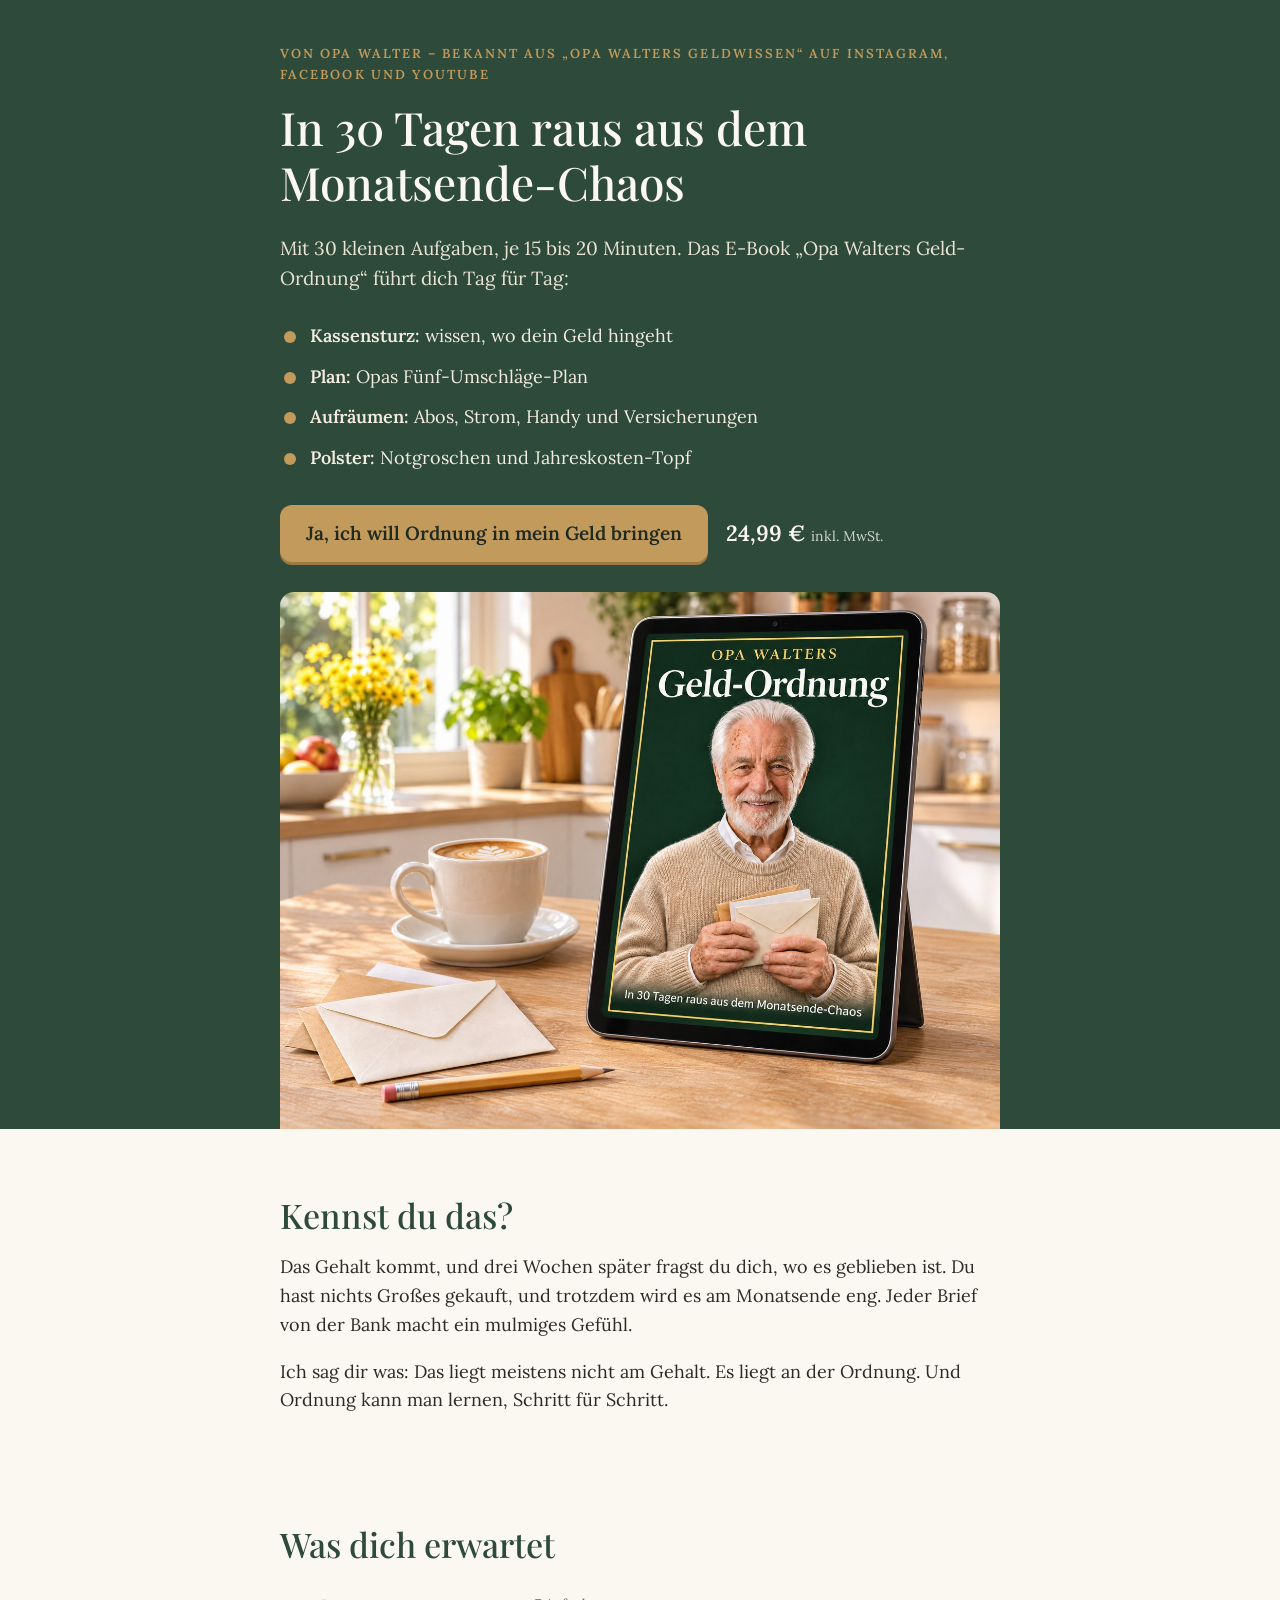
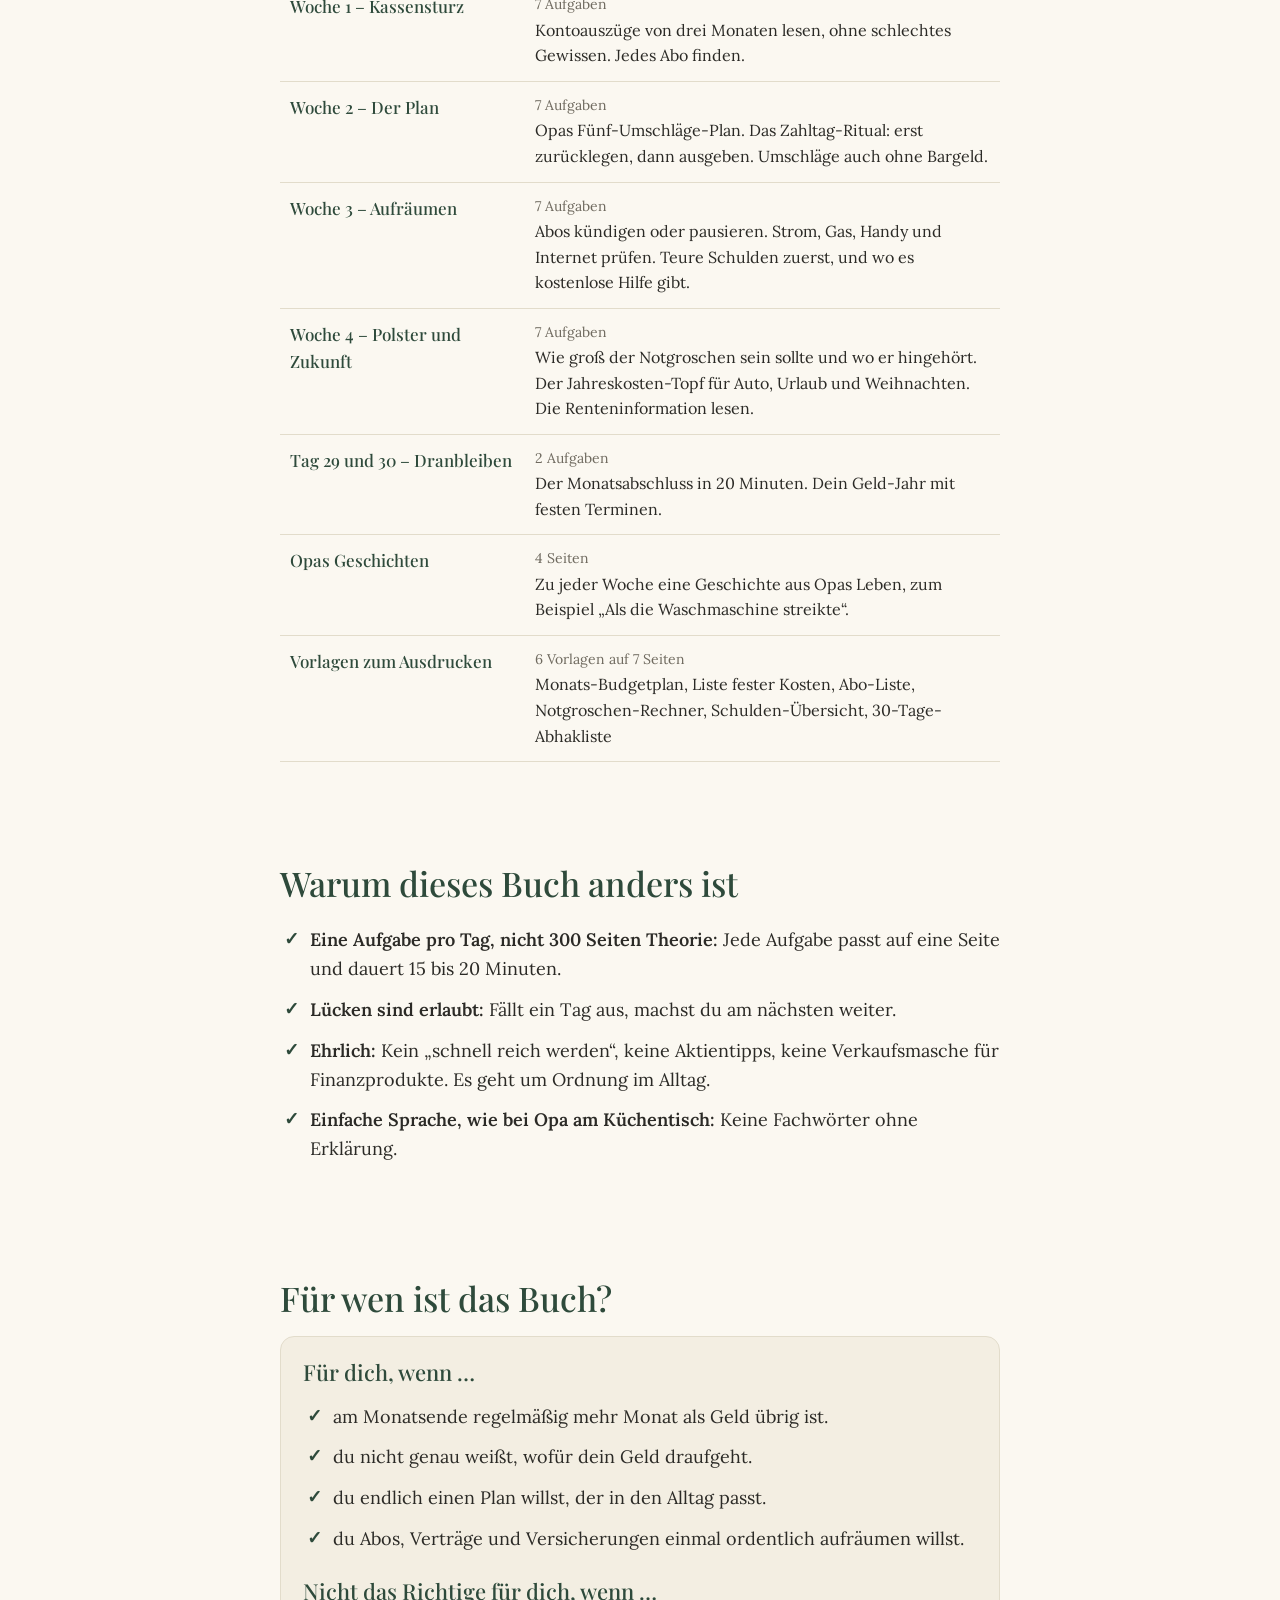
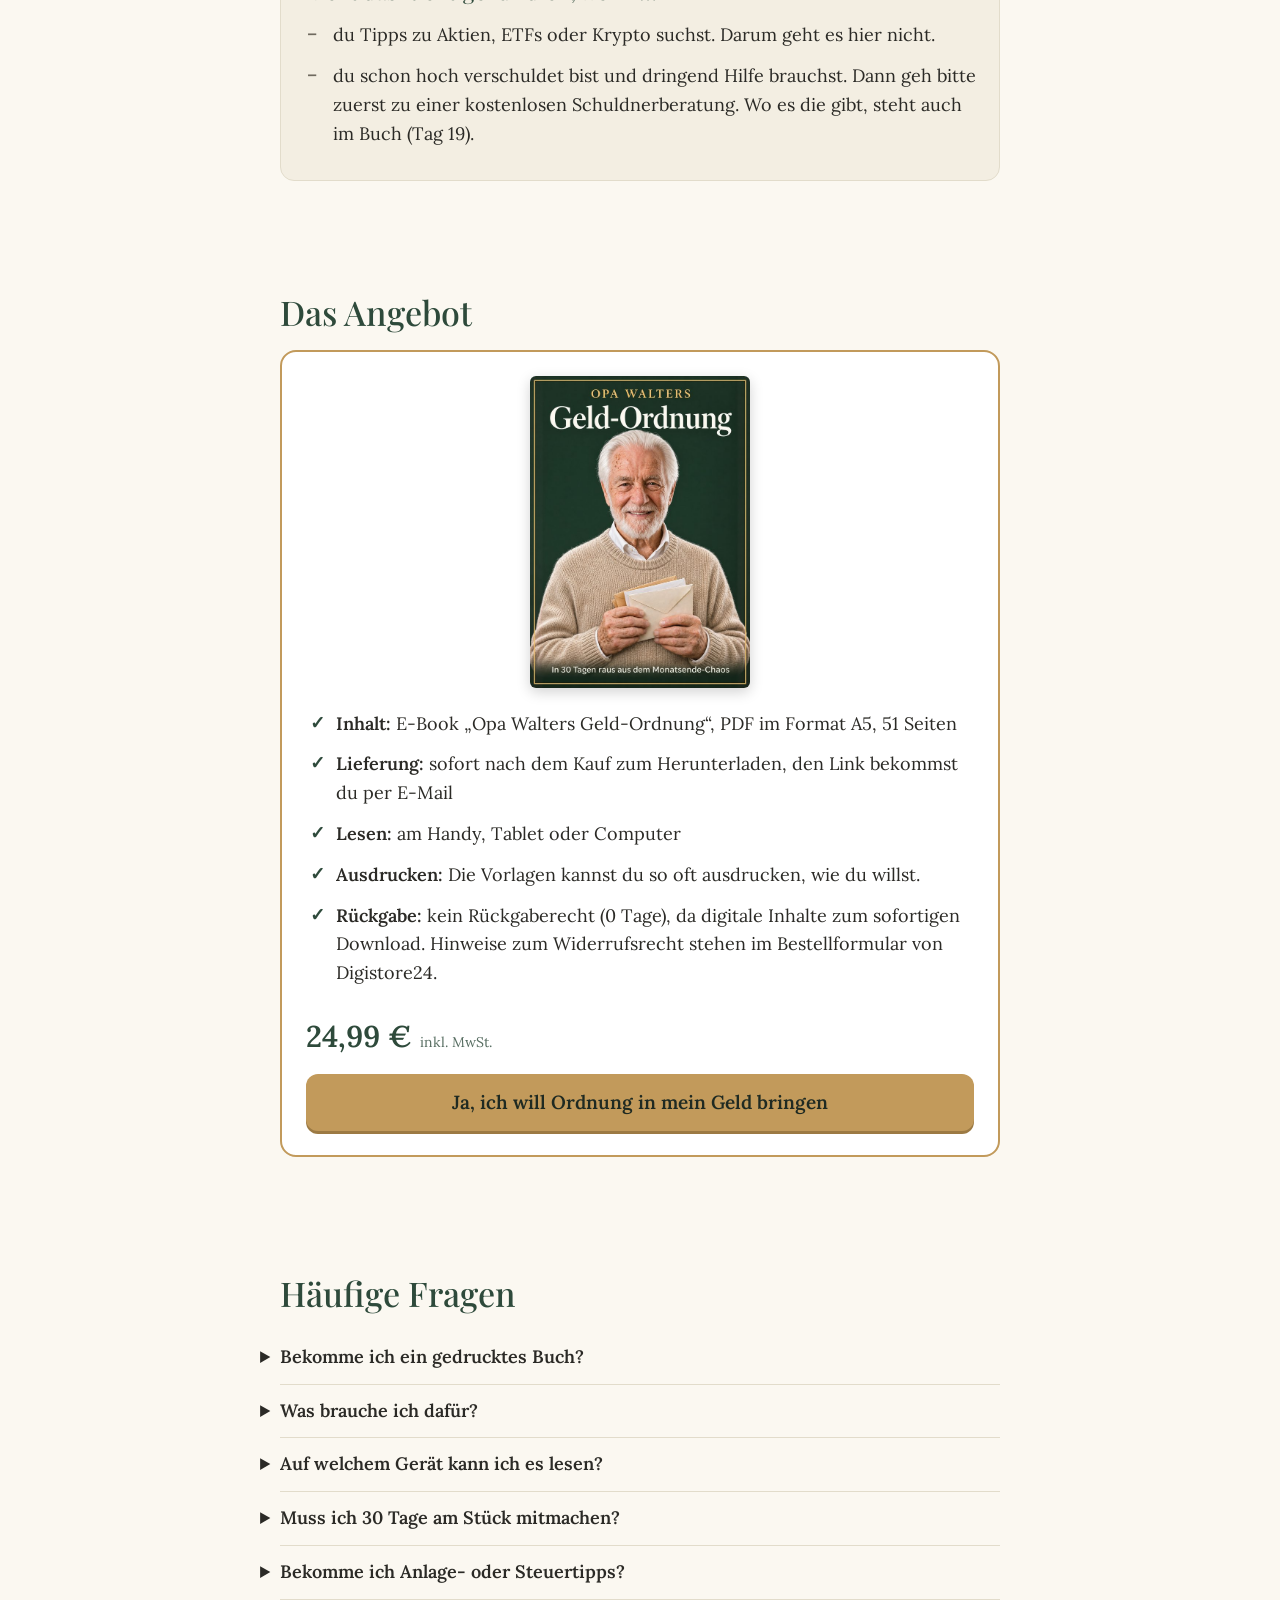
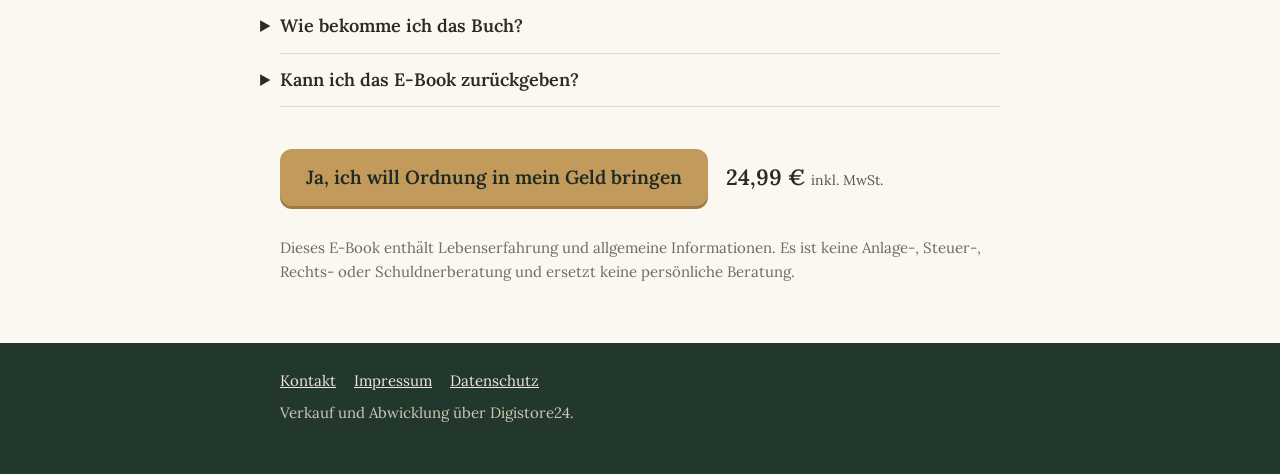
==== index.html @ 8d0d0c36 "Add files via upload" ====
<!doctype html>
<html lang="de">
<head>
<meta charset="utf-8">
<meta name="viewport" content="width=device-width, initial-scale=1">
<title>Opa Walters Geld-Ordnung – in 30 Tagen raus aus dem Monatsende-Chaos</title>
<meta name="description" content="E-Book von Opa Walter: 30 Tagesaufgaben zu je 15 bis 20 Minuten – Kassensturz, Fünf-Umschläge-Plan, Abos aufräumen, Notgroschen. PDF zum sofortigen Download.">
<link rel="stylesheet" href="stil.css">
</head>
<body>

<header class="kopf">
  <div class="huelle">
    <p class="marke">Von Opa Walter – bekannt aus „Opa Walters Geldwissen“ auf Instagram, Facebook und YouTube</p>
    <h1>In 30 Tagen raus aus dem Monatsende-Chaos</h1>
    <p class="unter">Mit 30 kleinen Aufgaben, je 15 bis 20 Minuten. Das E-Book „Opa Walters Geld-Ordnung“ führt dich Tag für Tag:</p>
    <ul>
      <li><strong>Kassensturz:</strong> wissen, wo dein Geld hingeht</li>
      <li><strong>Plan:</strong> Opas Fünf-Umschläge-Plan</li>
      <li><strong>Aufräumen:</strong> Abos, Strom, Handy und Versicherungen</li>
      <li><strong>Polster:</strong> Notgroschen und Jahreskosten-Topf</li>
    </ul>
    <div class="knopf-zeile">
      <a class="knopf" href="https://www.digistore24.com/product/768925">Ja, ich will Ordnung in mein Geld bringen</a>
      <span class="preis">24,99 € <small>inkl. MwSt.</small></span>
    </div>
    <div class="bild"><img src="geld-ordnung-tablet.jpg" width="1400" height="1045" alt="Tablet mit dem Cover von „Opa Walters Geld-Ordnung“ auf einem Küchentisch, daneben Kaffee, Briefumschläge und ein Bleistift"></div>
  </div>
</header>

<main class="huelle">

<section class="einstieg">
  <h2>Kennst du das?</h2>
  <p>Das Gehalt kommt, und drei Wochen später fragst du dich, wo es geblieben ist. Du hast nichts Großes gekauft, und trotzdem wird es am Monatsende eng. Jeder Brief von der Bank macht ein mulmiges Gefühl.</p>
  <p>Ich sag dir was: Das liegt meistens nicht am Gehalt. Es liegt an der Ordnung. Und Ordnung kann man lernen, Schritt für Schritt.</p>
</section>

<section>
  <h2>Was dich erwartet</h2>
  <table class="tabelle">
    <tr><th>Woche 1 – Kassensturz</th><td><span class="umfang">7 Aufgaben</span>Kontoauszüge von drei Monaten lesen, ohne schlechtes Gewissen. Jedes Abo finden.</td></tr>
    <tr><th>Woche 2 – Der Plan</th><td><span class="umfang">7 Aufgaben</span>Opas Fünf-Umschläge-Plan. Das Zahltag-Ritual: erst zurücklegen, dann ausgeben. Umschläge auch ohne Bargeld.</td></tr>
    <tr><th>Woche 3 – Aufräumen</th><td><span class="umfang">7 Aufgaben</span>Abos kündigen oder pausieren. Strom, Gas, Handy und Internet prüfen. Teure Schulden zuerst, und wo es kostenlose Hilfe gibt.</td></tr>
    <tr><th>Woche 4 – Polster und Zukunft</th><td><span class="umfang">7 Aufgaben</span>Wie groß der Notgroschen sein sollte und wo er hingehört. Der Jahreskosten-Topf für Auto, Urlaub und Weihnachten. Die Renteninformation lesen.</td></tr>
    <tr><th>Tag 29 und 30 – Dranbleiben</th><td><span class="umfang">2 Aufgaben</span>Der Monatsabschluss in 20 Minuten. Dein Geld-Jahr mit festen Terminen.</td></tr>
    <tr><th>Opas Geschichten</th><td><span class="umfang">4 Seiten</span>Zu jeder Woche eine Geschichte aus Opas Leben, zum Beispiel „Als die Waschmaschine streikte“.</td></tr>
    <tr><th>Vorlagen zum Ausdrucken</th><td><span class="umfang">6 Vorlagen auf 7 Seiten</span>Monats-Budgetplan, Liste fester Kosten, Abo-Liste, Notgroschen-Rechner, Schulden-Übersicht, 30-Tage-Abhakliste</td></tr>
  </table>
</section>

<section>
  <h2>Warum dieses Buch anders ist</h2>
  <ul class="punkte">
    <li><strong>Eine Aufgabe pro Tag, nicht 300 Seiten Theorie:</strong> Jede Aufgabe passt auf eine Seite und dauert 15 bis 20 Minuten.</li>
    <li><strong>Lücken sind erlaubt:</strong> Fällt ein Tag aus, machst du am nächsten weiter.</li>
    <li><strong>Ehrlich:</strong> Kein „schnell reich werden“, keine Aktientipps, keine Verkaufsmasche für Finanzprodukte. Es geht um Ordnung im Alltag.</li>
    <li><strong>Einfache Sprache, wie bei Opa am Küchentisch:</strong> Keine Fachwörter ohne Erklärung.</li>
  </ul>
</section>

<section>
  <h2>Für wen ist das Buch?</h2>
  <div class="kasten">
    <h3>Für dich, wenn …</h3>
    <ul class="punkte">
      <li>am Monatsende regelmäßig mehr Monat als Geld übrig ist.</li>
      <li>du nicht genau weißt, wofür dein Geld draufgeht.</li>
      <li>du endlich einen Plan willst, der in den Alltag passt.</li>
      <li>du Abos, Verträge und Versicherungen einmal ordentlich aufräumen willst.</li>
    </ul>
    <h3>Nicht das Richtige für dich, wenn …</h3>
    <ul class="punkte nein">
      <li>du Tipps zu Aktien, ETFs oder Krypto suchst. Darum geht es hier nicht.</li>
      <li>du schon hoch verschuldet bist und dringend Hilfe brauchst. Dann geh bitte zuerst zu einer kostenlosen Schuldnerberatung. Wo es die gibt, steht auch im Buch (Tag 19).</li>
    </ul>
  </div>
</section>

<section id="kaufen">
  <h2>Das Angebot</h2>
  <div class="angebot">
    <img src="geld-ordnung-cover.jpg" width="600" height="851" alt="Cover von „Opa Walters Geld-Ordnung“" style="max-width:220px;margin:0 auto 16px;border-radius:6px;box-shadow:0 4px 14px rgba(0,0,0,.18)">
    <ul class="punkte">
      <li><strong>Inhalt:</strong> E-Book „Opa Walters Geld-Ordnung“, PDF im Format A5, 51 Seiten</li>
      <li><strong>Lieferung:</strong> sofort nach dem Kauf zum Herunterladen, den Link bekommst du per E-Mail</li>
      <li><strong>Lesen:</strong> am Handy, Tablet oder Computer</li>
      <li><strong>Ausdrucken:</strong> Die Vorlagen kannst du so oft ausdrucken, wie du willst.</li>
      <li><strong>Rückgabe:</strong> kein Rückgaberecht (0 Tage), da digitale Inhalte zum sofortigen Download. Hinweise zum Widerrufsrecht stehen im Bestellformular von Digistore24.</li>
    </ul>
    <span class="preis">24,99 € <small>inkl. MwSt.</small></span>
    <a class="knopf" href="https://www.digistore24.com/product/768925">Ja, ich will Ordnung in mein Geld bringen</a>
  </div>
</section>

<section>
  <h2>Häufige Fragen</h2>
  <details><summary>Bekomme ich ein gedrucktes Buch?</summary><p>Nein, du bekommst ein PDF. Du kannst es am Bildschirm lesen oder ganz oder teilweise ausdrucken.</p></details>
  <details><summary>Was brauche ich dafür?</summary><p>Kontoauszüge der letzten drei Monate (Online-Banking reicht), ein Heft oder die Vorlagen, fünf Briefumschläge oder Unterkonten, einen Taschenrechner (das Handy tut's auch), einen Ordner und einmal pro Woche eine ruhige Stunde.</p></details>
  <details><summary>Auf welchem Gerät kann ich es lesen?</summary><p>Auf jedem Gerät, das PDFs öffnen kann: Handy, Tablet, Computer.</p></details>
  <details><summary>Muss ich 30 Tage am Stück mitmachen?</summary><p>Nein. Du kannst Pausen machen und einfach weitermachen.</p></details>
  <details><summary>Bekomme ich Anlage- oder Steuertipps?</summary><p>Nein. Das Buch ist Lebenserfahrung und Alltags-Ordnung. Für deine persönliche Lage holst du dir unabhängigen Rat. Das Buch sagt dir, wo es den kostenlos gibt.</p></details>
  <details><summary>Wie bekomme ich das Buch?</summary><p>Direkt nach dem Kauf bekommst du von Digistore24 eine E-Mail mit dem Download-Link.</p></details>
  <details><summary>Kann ich das E-Book zurückgeben?</summary><p>Nein. Es ist ein digitales Produkt zum sofortigen Download, deshalb gibt es kein Rückgaberecht (0 Tage). Hinweise zum Widerrufsrecht stehen im Bestellformular von Digistore24.</p></details>
</section>

<section>
  <div class="knopf-zeile">
    <a class="knopf" href="https://www.digistore24.com/product/768925">Ja, ich will Ordnung in mein Geld bringen</a>
    <span class="preis">24,99 € <small>inkl. MwSt.</small></span>
  </div>
  <p class="hinweis">Dieses E-Book enthält Lebenserfahrung und allgemeine Informationen. Es ist keine Anlage-, Steuer-, Rechts- oder Schuldnerberatung und ersetzt keine persönliche Beratung.</p>
</section>

</main>

<footer class="fuss">
  <div class="huelle">
    <nav aria-label="Rechtliches"><a href="kontakt.html">Kontakt</a><a href="impressum.html">Impressum</a><a href="datenschutz.html">Datenschutz</a></nav>
    <p>Verkauf und Abwicklung über Digistore24.</p>
  </div>
</footer>

</body>
</html>
---- stil.css ----
@font-face{font-family:"Lora";font-weight:400;font-style:normal;font-display:swap;src:url(Lora-400.ttf) format("truetype")}
@font-face{font-family:"Lora";font-weight:400;font-style:italic;font-display:swap;src:url(Lora-400-italic.ttf) format("truetype")}
@font-face{font-family:"Lora";font-weight:600;font-style:normal;font-display:swap;src:url(Lora-600.ttf) format("truetype")}
@font-face{font-family:"Playfair Display";font-weight:500;font-style:normal;font-display:swap;src:url(Playfair-500.ttf) format("truetype")}

:root{
  --gruen:#2E4A3B; --gruen-dunkel:#22382c; --gold:#C29A5B; --gold-hell:#E8D3AE;
  --creme:#FBF8F1; --papier:#F3EEE2; --tinte:#2B2A26; --grau:#6F6A5F; --linie:#E2DCCB;
}
*{box-sizing:border-box}
html{-webkit-text-size-adjust:100%}
body{margin:0;background:var(--creme);color:var(--tinte);font-family:"Lora",Georgia,serif;font-size:18px;line-height:1.6}
img{max-width:100%;height:auto;display:block}
a{color:var(--gruen)}
.huelle{max-width:760px;margin:0 auto;padding:0 20px}
h1,h2,h3{font-family:"Playfair Display",Georgia,serif;font-weight:500;color:var(--gruen);line-height:1.2;margin:0 0 .5em}
h1{font-size:clamp(30px,6vw,46px)}
h2{font-size:clamp(25px,4.6vw,34px);margin-top:1.6em}
h3{font-size:22px}
p{margin:0 0 1em}
.marke{font-size:13px;letter-spacing:.16em;text-transform:uppercase;color:var(--gold);font-weight:600;margin:0 0 14px}

/* Kopf */
.kopf{background:var(--gruen);color:var(--creme);padding:44px 0 0}
.kopf h1{color:var(--creme)}
.kopf .unter{font-size:19px;color:#E9E3D3;margin-bottom:22px}
.kopf ul{margin:0 0 26px;padding:0;list-style:none}
.kopf li{padding:6px 0 6px 30px;position:relative;color:#F1ECDF}
.kopf li::before{content:"";position:absolute;left:4px;top:15px;width:12px;height:12px;border-radius:50%;background:var(--gold)}
.kopf .bild{margin-top:10px;border-radius:14px 14px 0 0;overflow:hidden}

/* Knopf */
.knopf{display:inline-block;background:var(--gold);color:#1f2a22;text-decoration:none;font-weight:600;font-size:19px;
  padding:16px 26px;border-radius:12px;box-shadow:0 3px 0 #9c7a43;text-align:center;line-height:1.3}
.knopf:hover,.knopf:focus-visible{background:#d0aa6c}
.knopf:focus-visible{outline:3px solid var(--creme);outline-offset:3px}
.knopf-zeile{display:flex;flex-wrap:wrap;align-items:center;gap:10px 18px;margin:6px 0 30px}
.preis{font-size:22px;font-weight:600}
.preis small{font-size:14px;font-weight:400;color:inherit;opacity:.8}

/* Abschnitte */
section{padding:12px 0 24px}
.einstieg p:first-child{font-size:20px}
.tabelle{width:100%;border-collapse:collapse;margin:8px 0 10px;font-size:16px}
.tabelle th,.tabelle td{text-align:left;vertical-align:top;padding:12px 10px;border-bottom:1px solid var(--linie)}
.tabelle th{font-family:"Playfair Display",Georgia,serif;font-weight:500;color:var(--gruen);font-size:17px;width:34%}
.tabelle td .umfang{display:block;font-size:14px;color:var(--grau);margin-bottom:2px}
.punkte{padding-left:0;list-style:none;margin:0 0 1em}
.punkte li{padding:6px 0 6px 30px;position:relative}
.punkte li::before{content:"✓";position:absolute;left:4px;top:5px;color:var(--gruen);font-weight:600}
.punkte.nein li::before{content:"–";color:var(--grau)}
.kasten{background:var(--papier);border:1px solid var(--linie);border-radius:14px;padding:22px 22px 8px;margin:10px 0 20px}
.angebot{background:#fff;border:2px solid var(--gold);border-radius:16px;padding:24px;margin:16px 0 26px}
.angebot .knopf{width:100%}
.angebot .preis{display:block;font-size:30px;color:var(--gruen);margin:6px 0 14px}
.angebot ul{margin-top:0}
details{border-bottom:1px solid var(--linie);padding:12px 0}
summary{cursor:pointer;font-weight:600;list-style-position:outside}
details p{margin:10px 0 4px}
.hinweis{font-size:15px;color:var(--grau)}
.zitat{border-left:4px solid var(--gold);padding:4px 0 4px 18px;font-style:italic;margin:0 0 1.2em}

/* Fuß */
.fuss{background:var(--gruen-dunkel);color:#CFC8B6;font-size:15px;padding:26px 0 34px;margin-top:20px}
.fuss a{color:#EFE8D8}
.fuss nav{display:flex;flex-wrap:wrap;gap:6px 18px;margin-bottom:8px}

/* Upsell */
.upsell-kopf{background:var(--gruen);color:var(--creme);padding:34px 0 26px;text-align:center}
.upsell-kopf h1{color:var(--creme)}
.upsell-kopf .schritt{display:inline-block;background:var(--gold);color:#1f2a22;font-weight:600;font-size:14px;padding:4px 12px;border-radius:99px;margin-bottom:14px}
.upsell-knopf{display:flex;justify-content:center;margin:8px 0 4px;min-height:60px}
.nein-link{display:block;text-align:center;margin:14px 0 6px;color:var(--grau);font-size:16px}

/* Unterseiten */
.einfach{padding:40px 0}
.einfach h1{font-size:34px}

@media (max-width:560px){
  body{font-size:17px}
  .tabelle th{width:auto;display:block;border-bottom:0;padding-bottom:2px}
  .tabelle td{display:block;padding-top:0}
  .tabelle tr{display:block;border-bottom:1px solid var(--linie);padding:8px 0}
  .tabelle th,.tabelle td{border-bottom:0}
  .knopf{width:100%}
}
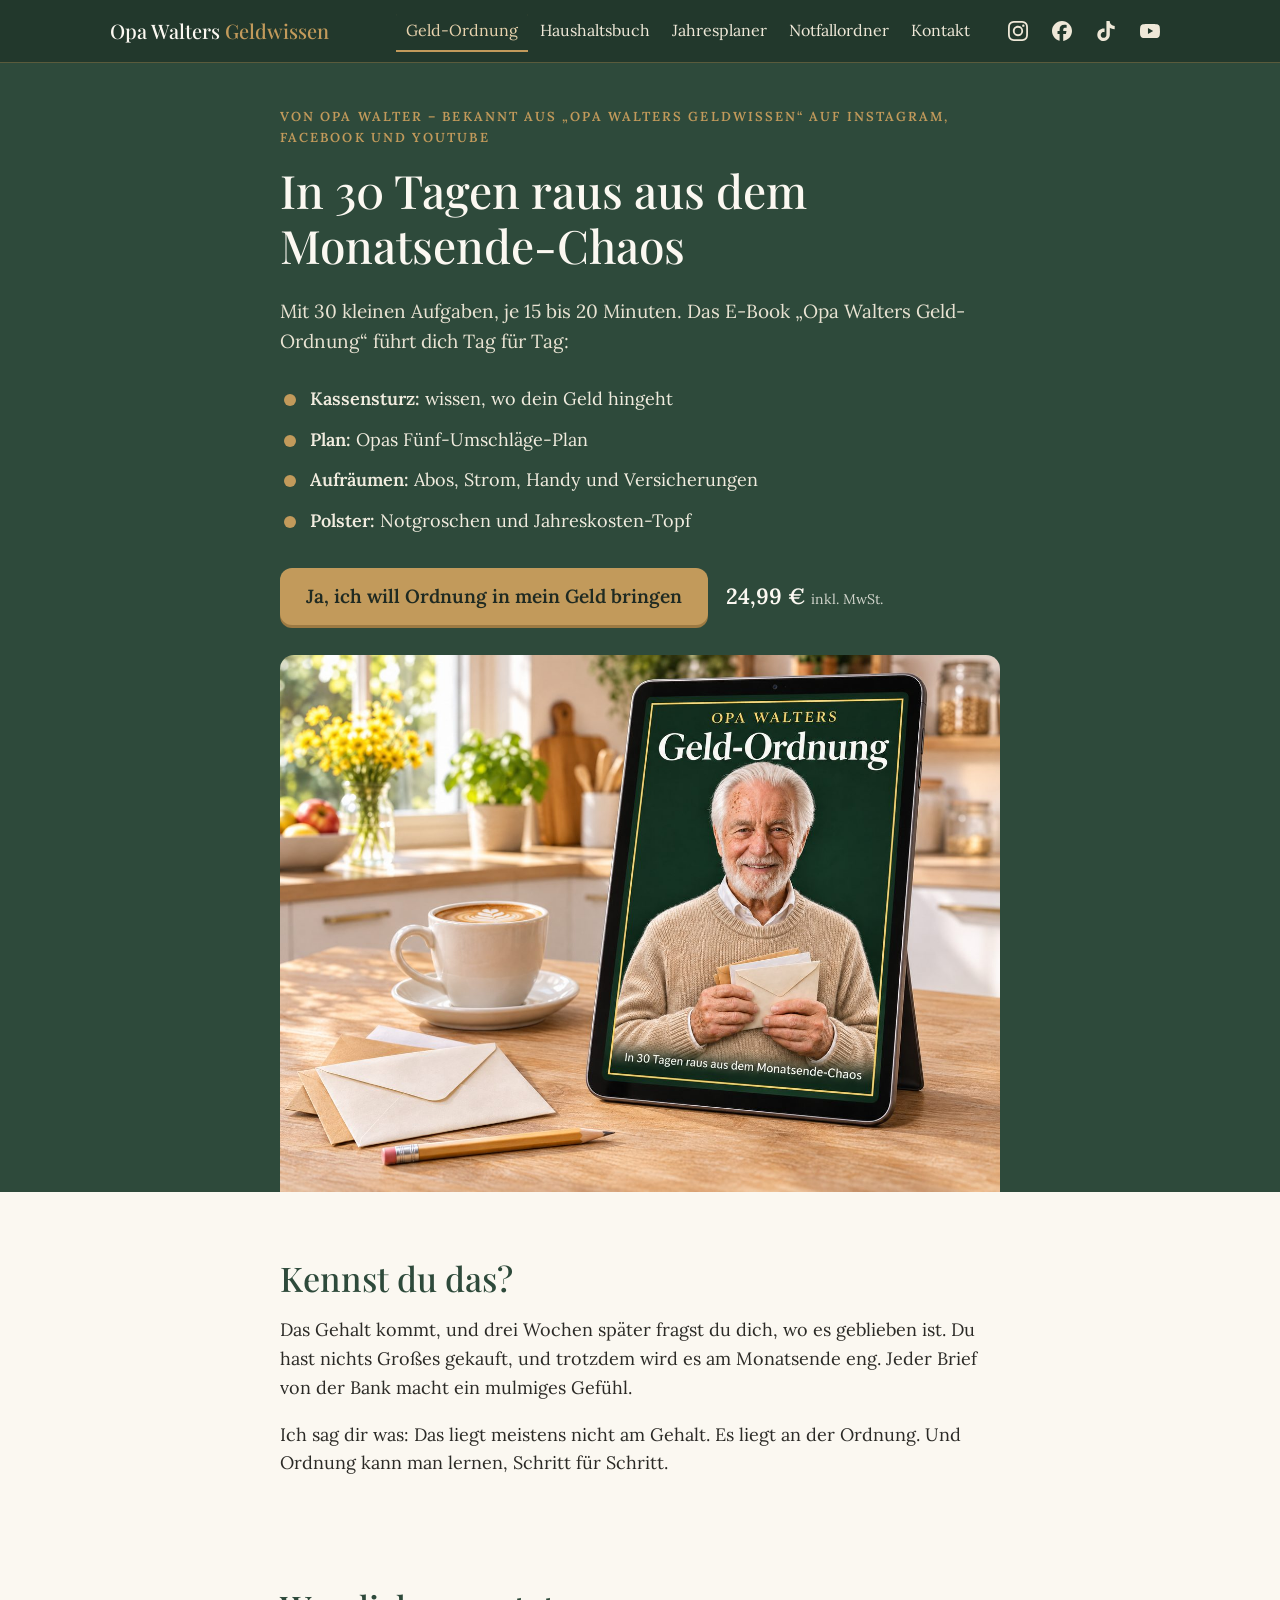
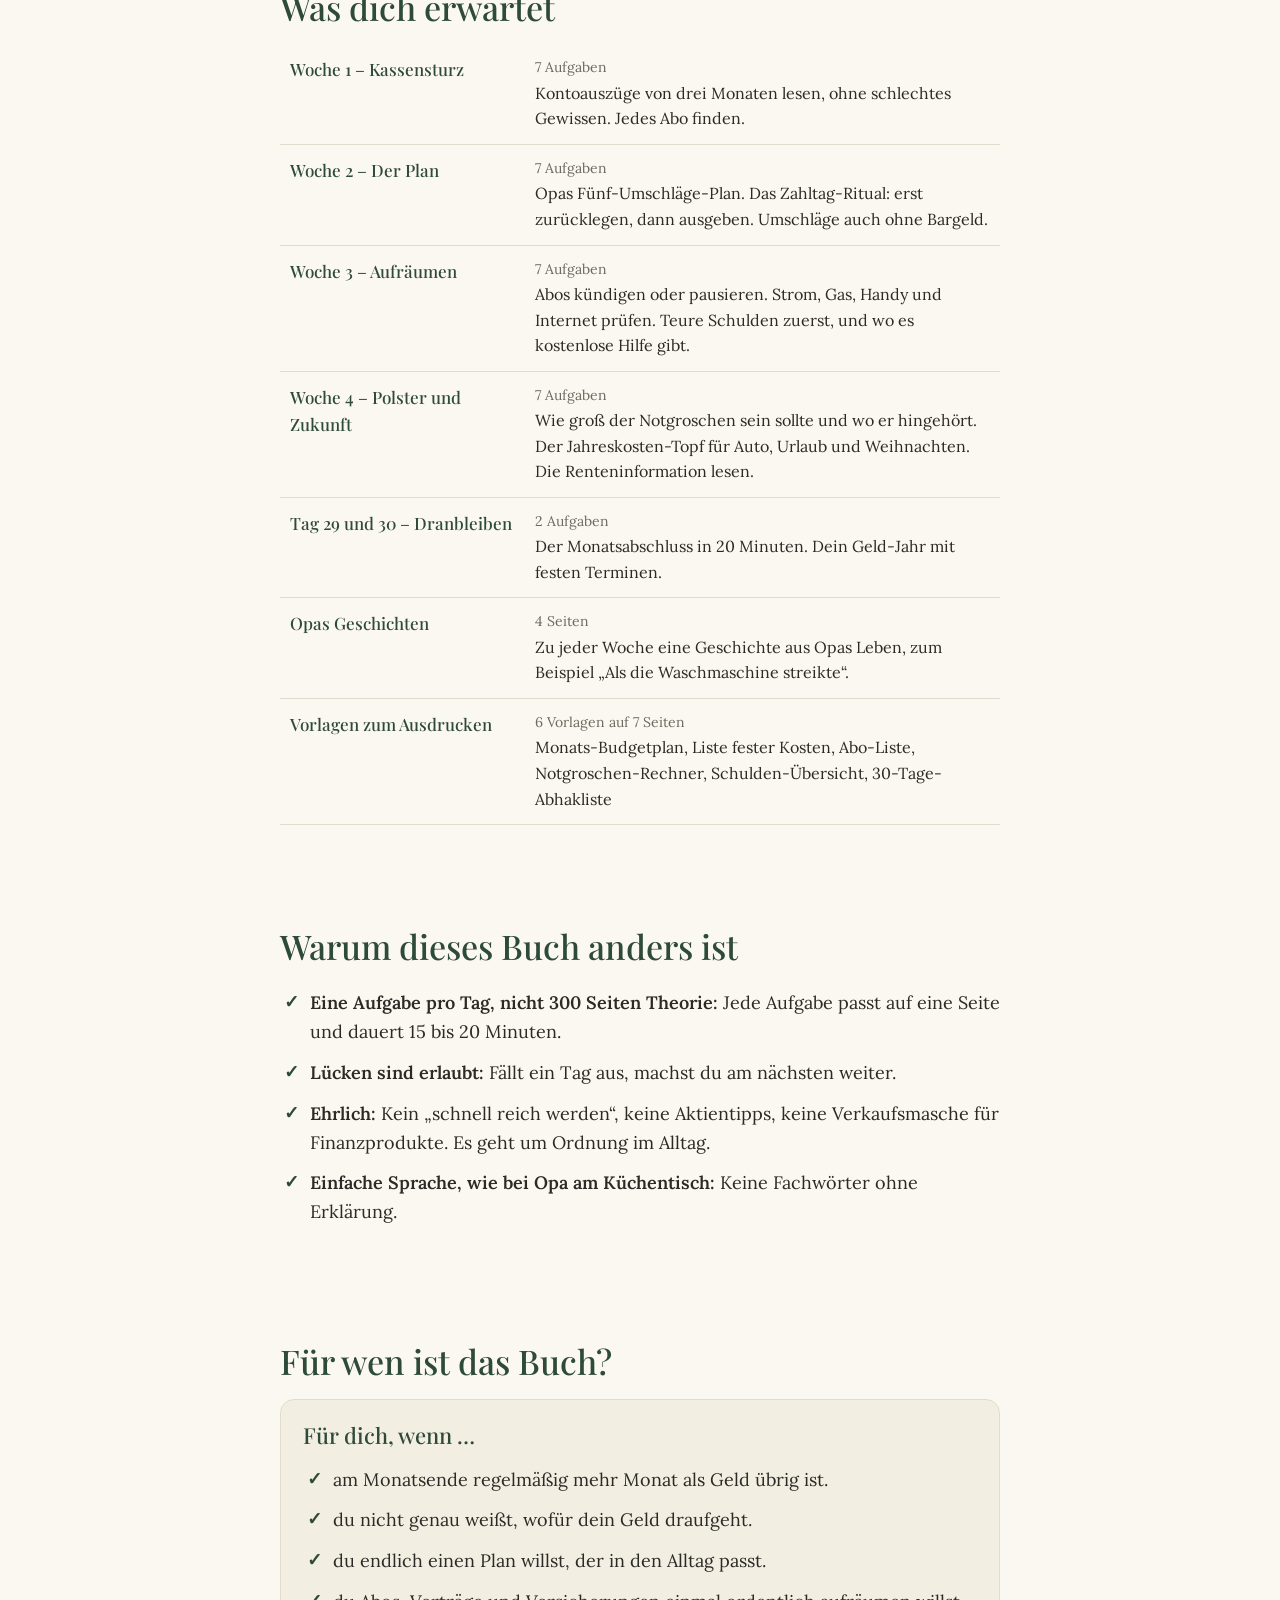
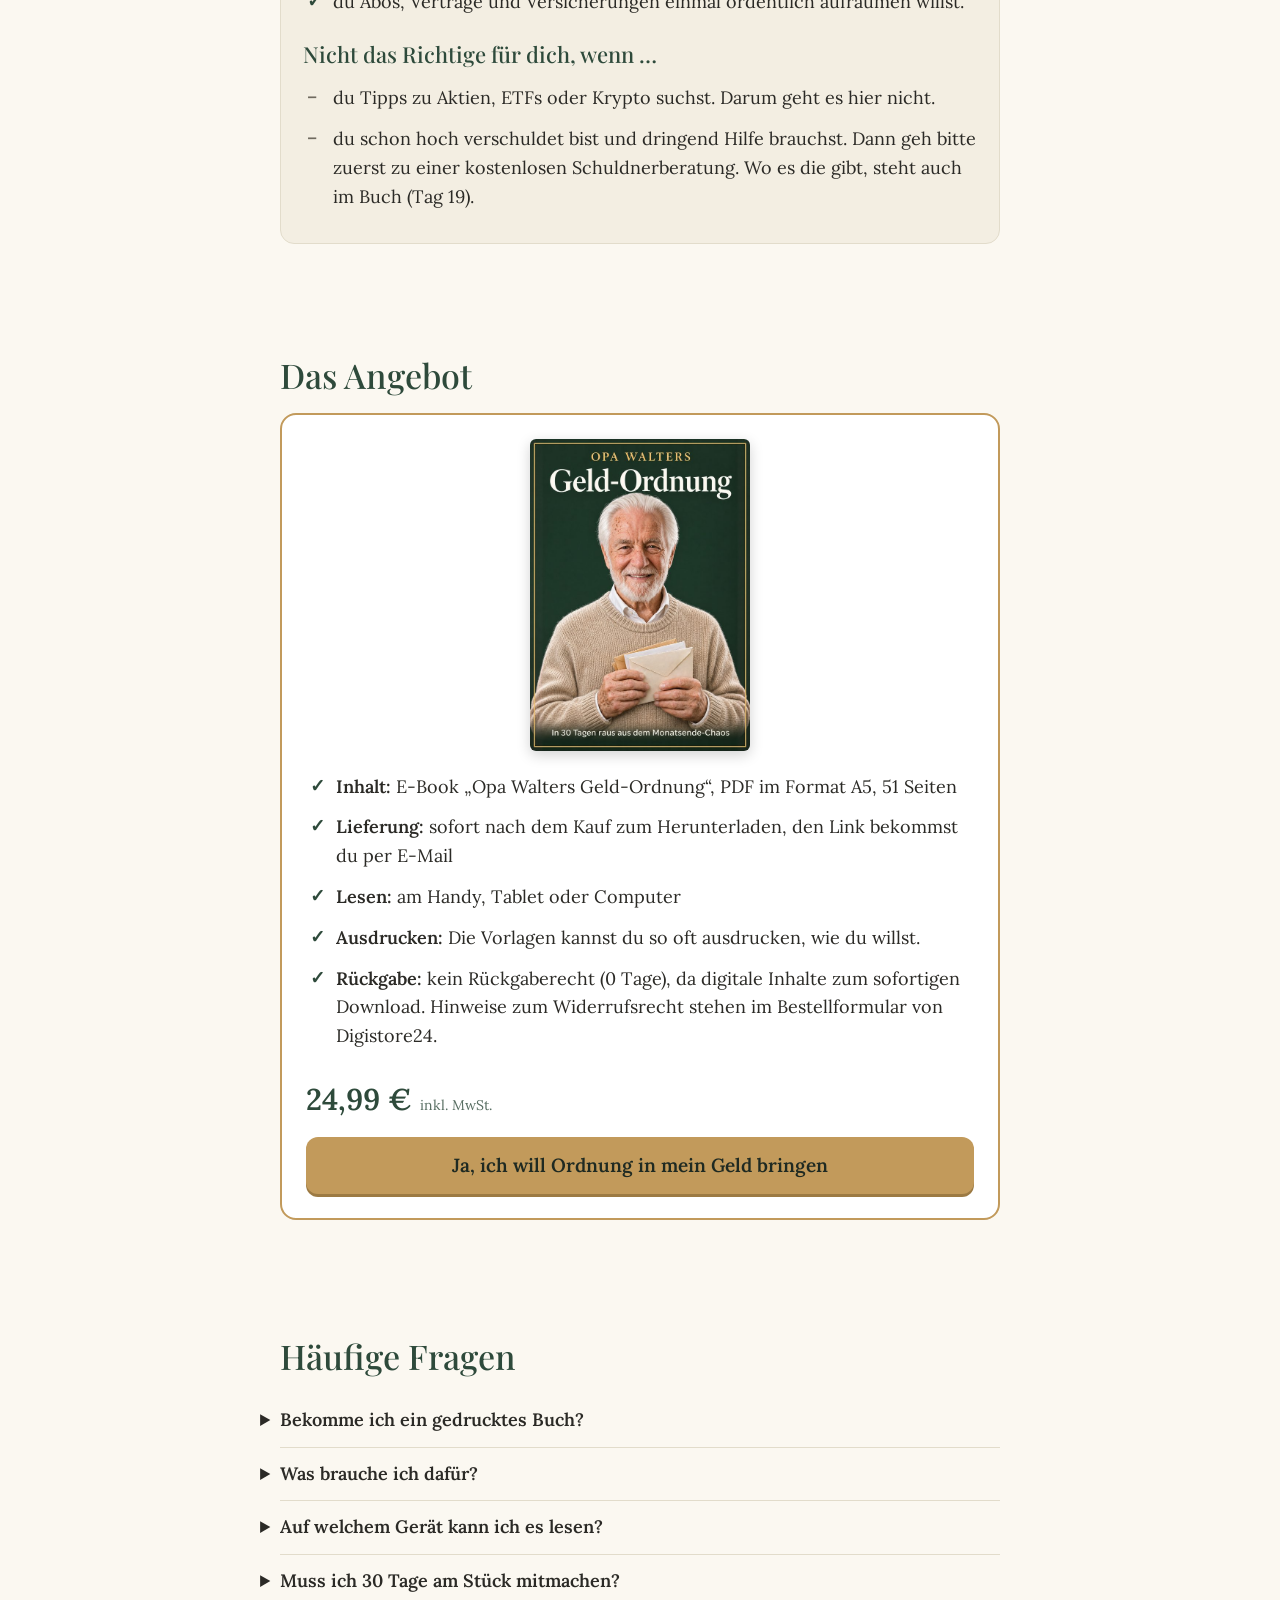
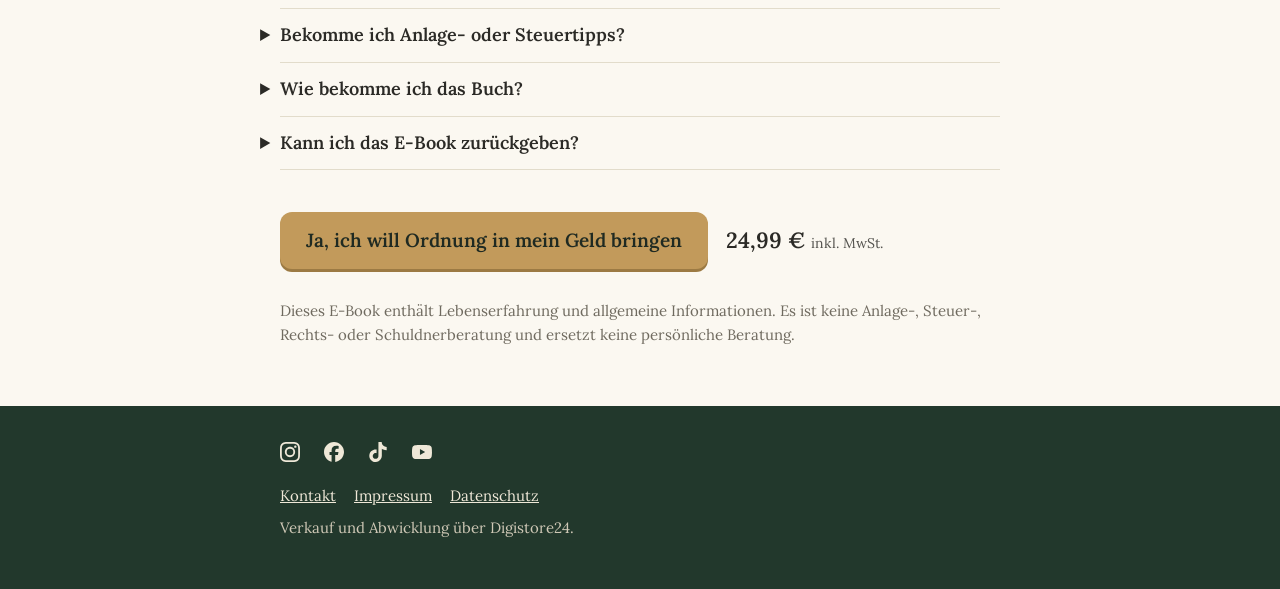
==== commit c198ffcc: "Add files via upload" ====
--- a/index.html
+++ b/index.html
@@ -6,8 +6,31 @@
 <title>Opa Walters Geld-Ordnung – in 30 Tagen raus aus dem Monatsende-Chaos</title>
 <meta name="description" content="E-Book von Opa Walter: 30 Tagesaufgaben zu je 15 bis 20 Minuten – Kassensturz, Fünf-Umschläge-Plan, Abos aufräumen, Notgroschen. PDF zum sofortigen Download.">
 <link rel="stylesheet" href="stil.css">
+<script src="https://www.digistore24-scripts.com/service/digistore.js"></script>
+<script type="text/javascript">
+digistorePromocode( { "product_id": 768925, "adjust_all_urls": true, "adjust_domain": true } );
+</script>
 </head>
 <body>
+<!-- MENUE:START -->
+<header class="leiste">
+  <div class="leiste-innen">
+    <a class="logo" href="index.html">Opa Walters <span>Geldwissen</span></a>
+    <button class="menue-knopf" type="button" aria-expanded="false" aria-controls="hauptmenue"><svg viewBox="0 0 24 24" aria-hidden="true"><path class="auf" d="M3 6h18M3 12h18M3 18h18" stroke="currentColor" stroke-width="2" stroke-linecap="round"/><path class="zu" d="M6 6l12 12M18 6L6 18" stroke="currentColor" stroke-width="2" stroke-linecap="round"/></svg><span>Menü</span></button>
+    <nav class="menue" id="hauptmenue" aria-label="Hauptmenü">
+      <ul class="menue-liste"><li><a href="index.html" aria-current="page">Geld-Ordnung</a></li><li><a href="haushaltsbuch.html">Haushaltsbuch</a></li><li><a href="jahresplaner.html">Jahresplaner</a></li><li><a href="notfallordner-kaufen.html">Notfallordner</a></li><li><a href="kontakt.html">Kontakt</a></li></ul>
+      <ul class="sozial"><li><a href="https://www.instagram.com/opawaltersgeldwissen/" target="_blank" rel="noopener" aria-label="Opa Walters Geldwissen auf Instagram" title="Instagram"><svg viewBox="0 0 24 24" aria-hidden="true" focusable="false"><path d="M7.0301.084c-1.2768.0602-2.1487.264-2.911.5634-.7888.3075-1.4575.72-2.1228 1.3877-.6652.6677-1.075 1.3368-1.3802 2.127-.2954.7638-.4956 1.6365-.552 2.914-.0564 1.2775-.0689 1.6882-.0626 4.947.0062 3.2586.0206 3.6671.0825 4.9473.061 1.2765.264 2.1482.5635 2.9107.308.7889.72 1.4573 1.388 2.1228.6679.6655 1.3365 1.0743 2.1285 1.38.7632.295 1.6361.4961 2.9134.552 1.2773.056 1.6884.069 4.9462.0627 3.2578-.0062 3.668-.0207 4.9478-.0814 1.28-.0607 2.147-.2652 2.9098-.5633.7889-.3086 1.4578-.72 2.1228-1.3881.665-.6682 1.0745-1.3378 1.3795-2.1284.2957-.7632.4966-1.636.552-2.9124.056-1.2809.0692-1.6898.063-4.948-.0063-3.2583-.021-3.6668-.0817-4.9465-.0607-1.2797-.264-2.1487-.5633-2.9117-.3084-.7889-.72-1.4568-1.3876-2.1228C21.2982 1.33 20.628.9208 19.8378.6165 19.074.321 18.2017.1197 16.9244.0645 15.6471.0093 15.236-.005 11.977.0014 8.718.0076 8.31.0215 7.0301.0839m.1402 21.6932c-1.17-.0509-1.8053-.2453-2.2287-.408-.5606-.216-.96-.4771-1.3819-.895-.422-.4178-.6811-.8186-.9-1.378-.1644-.4234-.3624-1.058-.4171-2.228-.0595-1.2645-.072-1.6442-.079-4.848-.007-3.2037.0053-3.583.0607-4.848.05-1.169.2456-1.805.408-2.2282.216-.5613.4762-.96.895-1.3816.4188-.4217.8184-.6814 1.3783-.9003.423-.1651 1.0575-.3614 2.227-.4171 1.2655-.06 1.6447-.072 4.848-.079 3.2033-.007 3.5835.005 4.8495.0608 1.169.0508 1.8053.2445 2.228.408.5608.216.96.4754 1.3816.895.4217.4194.6816.8176.9005 1.3787.1653.4217.3617 1.056.4169 2.2263.0602 1.2655.0739 1.645.0796 4.848.0058 3.203-.0055 3.5834-.061 4.848-.051 1.17-.245 1.8055-.408 2.2294-.216.5604-.4763.96-.8954 1.3814-.419.4215-.8181.6811-1.3783.9-.4224.1649-1.0577.3617-2.2262.4174-1.2656.0595-1.6448.072-4.8493.079-3.2045.007-3.5825-.006-4.848-.0608M16.953 5.5864A1.44 1.44 0 1 0 18.39 4.144a1.44 1.44 0 0 0-1.437 1.4424M5.8385 12.012c.0067 3.4032 2.7706 6.1557 6.173 6.1493 3.4026-.0065 6.157-2.7701 6.1506-6.1733-.0065-3.4032-2.771-6.1565-6.174-6.1498-3.403.0067-6.156 2.771-6.1496 6.1738M8 12.0077a4 4 0 1 1 4.008 3.9921A3.9996 3.9996 0 0 1 8 12.0077"/></svg></a></li><li><a href="https://www.facebook.com/1368022833069212" target="_blank" rel="noopener" aria-label="Opa Walters Geldwissen auf Facebook" title="Facebook"><svg viewBox="0 0 24 24" aria-hidden="true" focusable="false"><path d="M9.101 23.691v-7.98H6.627v-3.667h2.474v-1.58c0-4.085 1.848-5.978 5.858-5.978.401 0 .955.042 1.468.103a8.68 8.68 0 0 1 1.141.195v3.325a8.623 8.623 0 0 0-.653-.036 26.805 26.805 0 0 0-.733-.009c-.707 0-1.259.096-1.675.309a1.686 1.686 0 0 0-.679.622c-.258.42-.374.995-.374 1.752v1.297h3.919l-.386 2.103-.287 1.564h-3.246v8.245C19.396 23.238 24 18.179 24 12.044c0-6.627-5.373-12-12-12s-12 5.373-12 12c0 5.628 3.874 10.35 9.101 11.647Z"/></svg></a></li><li><a href="https://www.tiktok.com/@opawaltersgeldwiss" target="_blank" rel="noopener" aria-label="Opa Walters Geldwissen auf TikTok" title="TikTok"><svg viewBox="0 0 24 24" aria-hidden="true" focusable="false"><path d="M12.525.02c1.31-.02 2.61-.01 3.91-.02.08 1.53.63 3.09 1.75 4.17 1.12 1.11 2.7 1.62 4.24 1.79v4.03c-1.44-.05-2.89-.35-4.2-.97-.57-.26-1.1-.59-1.62-.93-.01 2.92.01 5.84-.02 8.75-.08 1.4-.54 2.79-1.35 3.94-1.31 1.92-3.58 3.17-5.91 3.21-1.43.08-2.86-.31-4.08-1.03-2.02-1.19-3.44-3.37-3.65-5.71-.02-.5-.03-1-.01-1.49.18-1.9 1.12-3.72 2.58-4.96 1.66-1.44 3.98-2.13 6.15-1.72.02 1.48-.04 2.96-.04 4.44-.99-.32-2.15-.23-3.02.37-.63.41-1.11 1.04-1.36 1.75-.21.51-.15 1.07-.14 1.61.24 1.64 1.82 3.02 3.5 2.87 1.12-.01 2.19-.66 2.77-1.61.19-.33.4-.67.41-1.06.1-1.79.06-3.57.07-5.36.01-4.03-.01-8.05.02-12.07z"/></svg></a></li><li><a href="https://www.youtube.com/@opawaltersgeldwissen" target="_blank" rel="noopener" aria-label="Opa Walters Geldwissen auf YouTube" title="YouTube"><svg viewBox="0 0 24 24" aria-hidden="true" focusable="false"><path d="M23.498 6.186a3.016 3.016 0 0 0-2.122-2.136C19.505 3.545 12 3.545 12 3.545s-7.505 0-9.377.505A3.017 3.017 0 0 0 .502 6.186C0 8.07 0 12 0 12s0 3.93.502 5.814a3.016 3.016 0 0 0 2.122 2.136c1.871.505 9.376.505 9.376.505s7.505 0 9.377-.505a3.015 3.015 0 0 0 2.122-2.136C24 15.93 24 12 24 12s0-3.93-.502-5.814zM9.545 15.568V8.432L15.818 12l-6.273 3.568z"/></svg></a></li></ul>
+    </nav>
+  </div>
+</header>
+<script>
+(function(){var d=document.documentElement;d.className+=' js';var l=document.querySelector('.leiste'),b=l.querySelector('.menue-knopf');
+function zu(){l.classList.remove('offen');b.setAttribute('aria-expanded','false');}
+b.addEventListener('click',function(){var o=l.classList.toggle('offen');b.setAttribute('aria-expanded',o?'true':'false');});
+document.addEventListener('keydown',function(e){if(e.key==='Escape'&&l.classList.contains('offen')){zu();b.focus();}});
+l.querySelectorAll('.menue a').forEach(function(a){a.addEventListener('click',zu);});})();
+</script>
+<!-- MENUE:END -->
 
 <header class="kopf">
   <div class="huelle">
@@ -116,6 +139,7 @@
 
 <footer class="fuss">
   <div class="huelle">
+    <ul class="sozial"><li><a href="https://www.instagram.com/opawaltersgeldwissen/" target="_blank" rel="noopener" aria-label="Opa Walters Geldwissen auf Instagram" title="Instagram"><svg viewBox="0 0 24 24" aria-hidden="true" focusable="false"><path d="M7.0301.084c-1.2768.0602-2.1487.264-2.911.5634-.7888.3075-1.4575.72-2.1228 1.3877-.6652.6677-1.075 1.3368-1.3802 2.127-.2954.7638-.4956 1.6365-.552 2.914-.0564 1.2775-.0689 1.6882-.0626 4.947.0062 3.2586.0206 3.6671.0825 4.9473.061 1.2765.264 2.1482.5635 2.9107.308.7889.72 1.4573 1.388 2.1228.6679.6655 1.3365 1.0743 2.1285 1.38.7632.295 1.6361.4961 2.9134.552 1.2773.056 1.6884.069 4.9462.0627 3.2578-.0062 3.668-.0207 4.9478-.0814 1.28-.0607 2.147-.2652 2.9098-.5633.7889-.3086 1.4578-.72 2.1228-1.3881.665-.6682 1.0745-1.3378 1.3795-2.1284.2957-.7632.4966-1.636.552-2.9124.056-1.2809.0692-1.6898.063-4.948-.0063-3.2583-.021-3.6668-.0817-4.9465-.0607-1.2797-.264-2.1487-.5633-2.9117-.3084-.7889-.72-1.4568-1.3876-2.1228C21.2982 1.33 20.628.9208 19.8378.6165 19.074.321 18.2017.1197 16.9244.0645 15.6471.0093 15.236-.005 11.977.0014 8.718.0076 8.31.0215 7.0301.0839m.1402 21.6932c-1.17-.0509-1.8053-.2453-2.2287-.408-.5606-.216-.96-.4771-1.3819-.895-.422-.4178-.6811-.8186-.9-1.378-.1644-.4234-.3624-1.058-.4171-2.228-.0595-1.2645-.072-1.6442-.079-4.848-.007-3.2037.0053-3.583.0607-4.848.05-1.169.2456-1.805.408-2.2282.216-.5613.4762-.96.895-1.3816.4188-.4217.8184-.6814 1.3783-.9003.423-.1651 1.0575-.3614 2.227-.4171 1.2655-.06 1.6447-.072 4.848-.079 3.2033-.007 3.5835.005 4.8495.0608 1.169.0508 1.8053.2445 2.228.408.5608.216.96.4754 1.3816.895.4217.4194.6816.8176.9005 1.3787.1653.4217.3617 1.056.4169 2.2263.0602 1.2655.0739 1.645.0796 4.848.0058 3.203-.0055 3.5834-.061 4.848-.051 1.17-.245 1.8055-.408 2.2294-.216.5604-.4763.96-.8954 1.3814-.419.4215-.8181.6811-1.3783.9-.4224.1649-1.0577.3617-2.2262.4174-1.2656.0595-1.6448.072-4.8493.079-3.2045.007-3.5825-.006-4.848-.0608M16.953 5.5864A1.44 1.44 0 1 0 18.39 4.144a1.44 1.44 0 0 0-1.437 1.4424M5.8385 12.012c.0067 3.4032 2.7706 6.1557 6.173 6.1493 3.4026-.0065 6.157-2.7701 6.1506-6.1733-.0065-3.4032-2.771-6.1565-6.174-6.1498-3.403.0067-6.156 2.771-6.1496 6.1738M8 12.0077a4 4 0 1 1 4.008 3.9921A3.9996 3.9996 0 0 1 8 12.0077"/></svg></a></li><li><a href="https://www.facebook.com/1368022833069212" target="_blank" rel="noopener" aria-label="Opa Walters Geldwissen auf Facebook" title="Facebook"><svg viewBox="0 0 24 24" aria-hidden="true" focusable="false"><path d="M9.101 23.691v-7.98H6.627v-3.667h2.474v-1.58c0-4.085 1.848-5.978 5.858-5.978.401 0 .955.042 1.468.103a8.68 8.68 0 0 1 1.141.195v3.325a8.623 8.623 0 0 0-.653-.036 26.805 26.805 0 0 0-.733-.009c-.707 0-1.259.096-1.675.309a1.686 1.686 0 0 0-.679.622c-.258.42-.374.995-.374 1.752v1.297h3.919l-.386 2.103-.287 1.564h-3.246v8.245C19.396 23.238 24 18.179 24 12.044c0-6.627-5.373-12-12-12s-12 5.373-12 12c0 5.628 3.874 10.35 9.101 11.647Z"/></svg></a></li><li><a href="https://www.tiktok.com/@opawaltersgeldwiss" target="_blank" rel="noopener" aria-label="Opa Walters Geldwissen auf TikTok" title="TikTok"><svg viewBox="0 0 24 24" aria-hidden="true" focusable="false"><path d="M12.525.02c1.31-.02 2.61-.01 3.91-.02.08 1.53.63 3.09 1.75 4.17 1.12 1.11 2.7 1.62 4.24 1.79v4.03c-1.44-.05-2.89-.35-4.2-.97-.57-.26-1.1-.59-1.62-.93-.01 2.92.01 5.84-.02 8.75-.08 1.4-.54 2.79-1.35 3.94-1.31 1.92-3.58 3.17-5.91 3.21-1.43.08-2.86-.31-4.08-1.03-2.02-1.19-3.44-3.37-3.65-5.71-.02-.5-.03-1-.01-1.49.18-1.9 1.12-3.72 2.58-4.96 1.66-1.44 3.98-2.13 6.15-1.72.02 1.48-.04 2.96-.04 4.44-.99-.32-2.15-.23-3.02.37-.63.41-1.11 1.04-1.36 1.75-.21.51-.15 1.07-.14 1.61.24 1.64 1.82 3.02 3.5 2.87 1.12-.01 2.19-.66 2.77-1.61.19-.33.4-.67.41-1.06.1-1.79.06-3.57.07-5.36.01-4.03-.01-8.05.02-12.07z"/></svg></a></li><li><a href="https://www.youtube.com/@opawaltersgeldwissen" target="_blank" rel="noopener" aria-label="Opa Walters Geldwissen auf YouTube" title="YouTube"><svg viewBox="0 0 24 24" aria-hidden="true" focusable="false"><path d="M23.498 6.186a3.016 3.016 0 0 0-2.122-2.136C19.505 3.545 12 3.545 12 3.545s-7.505 0-9.377.505A3.017 3.017 0 0 0 .502 6.186C0 8.07 0 12 0 12s0 3.93.502 5.814a3.016 3.016 0 0 0 2.122 2.136c1.871.505 9.376.505 9.376.505s7.505 0 9.377-.505a3.015 3.015 0 0 0 2.122-2.136C24 15.93 24 12 24 12s0-3.93-.502-5.814zM9.545 15.568V8.432L15.818 12l-6.273 3.568z"/></svg></a></li></ul>
     <nav aria-label="Rechtliches"><a href="kontakt.html">Kontakt</a><a href="impressum.html">Impressum</a><a href="datenschutz.html">Datenschutz</a></nav>
     <p>Verkauf und Abwicklung über Digistore24.</p>
   </div>
--- a/stil.css
+++ b/stil.css
@@ -73,7 +73,7 @@
 .nein-link{display:block;text-align:center;margin:14px 0 6px;color:var(--grau);font-size:16px}
 
 /* Unterseiten */
-.einfach{padding:40px 0}
+.einfach{padding-top:40px;padding-bottom:40px}
 .einfach h1{font-size:34px}
 
 @media (max-width:560px){
@@ -84,3 +84,39 @@
   .tabelle th,.tabelle td{border-bottom:0}
   .knopf{width:100%}
 }
+
+/* Menü-Leiste (oben) und Social-Icons – gebaut von werkzeuge/navigation.py */
+.leiste{position:sticky;top:0;z-index:50;background:var(--gruen-dunkel);color:var(--creme);border-bottom:1px solid rgba(194,154,91,.35)}
+.leiste-innen{display:flex;align-items:center;justify-content:space-between;gap:16px;min-height:62px;max-width:1100px;margin:0 auto;padding:0 20px}
+.logo{font-family:"Playfair Display",Georgia,serif;font-size:20px;line-height:1.1;color:var(--creme);text-decoration:none;white-space:nowrap}
+.logo span{color:var(--gold)}
+.menue{display:flex;align-items:center;gap:18px}
+.menue-liste{display:flex;gap:2px;list-style:none;margin:0;padding:0}
+.menue-liste a{display:block;padding:8px 10px;color:#EFE8D8;text-decoration:none;font-size:16px;border-radius:8px}
+.menue-liste a:hover{background:rgba(255,255,255,.08);color:#fff}
+.menue-liste a[aria-current="page"]{color:var(--gold-hell);box-shadow:inset 0 -2px 0 var(--gold);border-radius:8px 8px 0 0}
+.menue-liste a:focus-visible,.sozial a:focus-visible,.menue-knopf:focus-visible,.logo:focus-visible{outline:3px solid var(--gold);outline-offset:2px}
+.sozial{display:flex;gap:4px;list-style:none;margin:0;padding:0}
+.sozial a{display:inline-flex;width:40px;height:40px;align-items:center;justify-content:center;border-radius:50%;color:#EFE8D8}
+.sozial a:hover{background:rgba(255,255,255,.1);color:var(--gold-hell)}
+.sozial svg{width:20px;height:20px;fill:currentColor}
+.menue-knopf{display:none}
+.fuss .sozial{margin:0 0 12px -10px}
+@media (max-width:900px){
+  .logo{font-size:18px}
+  .menue-knopf{display:inline-flex;align-items:center;gap:8px;min-height:44px;padding:8px 14px;background:transparent;color:var(--creme);border:1px solid rgba(232,211,174,.55);border-radius:99px;font:600 16px "Lora",Georgia,serif;cursor:pointer}
+  .menue-knopf svg{width:20px;height:20px}
+  .menue-knopf .zu{display:none}
+  .leiste.offen .menue-knopf .auf{display:none}
+  .leiste.offen .menue-knopf .zu{display:inline}
+  .menue{flex-direction:column;align-items:stretch;gap:14px;padding:0 0 16px}
+  .js .menue{display:none;position:absolute;left:0;right:0;top:100%;background:var(--gruen-dunkel);padding:6px 20px 20px;border-bottom:1px solid rgba(194,154,91,.35);box-shadow:0 12px 24px rgba(0,0,0,.25)}
+  .js .leiste.offen .menue{display:flex}
+  .leiste-innen{flex-wrap:wrap}
+  .js .leiste-innen{flex-wrap:nowrap}
+  .menue-liste{flex-direction:column;gap:0}
+  .menue-liste a{padding:14px 4px;font-size:19px;border-radius:0;border-bottom:1px solid rgba(255,255,255,.08)}
+  .menue-liste a[aria-current="page"]{box-shadow:inset 3px 0 0 var(--gold);padding-left:12px;border-radius:0}
+  .sozial a{width:46px;height:46px}
+  .sozial svg{width:22px;height:22px}
+}
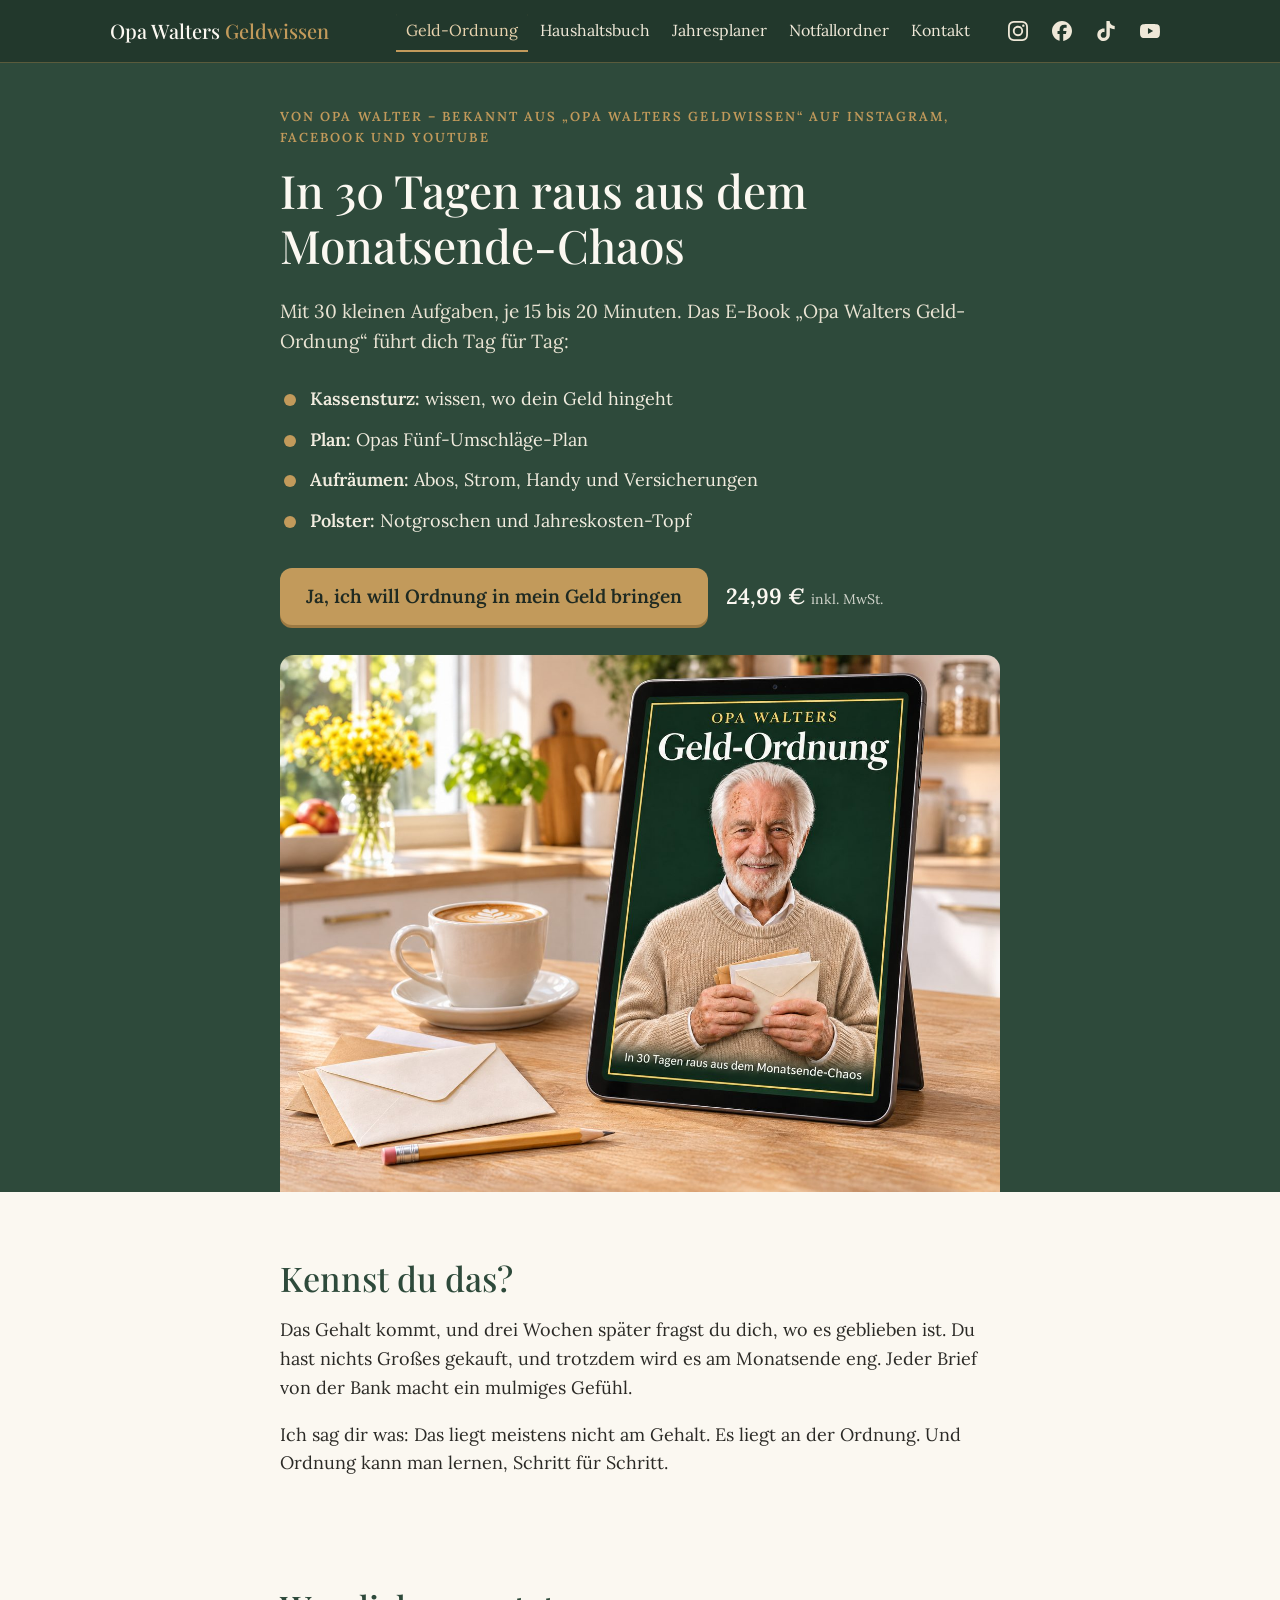
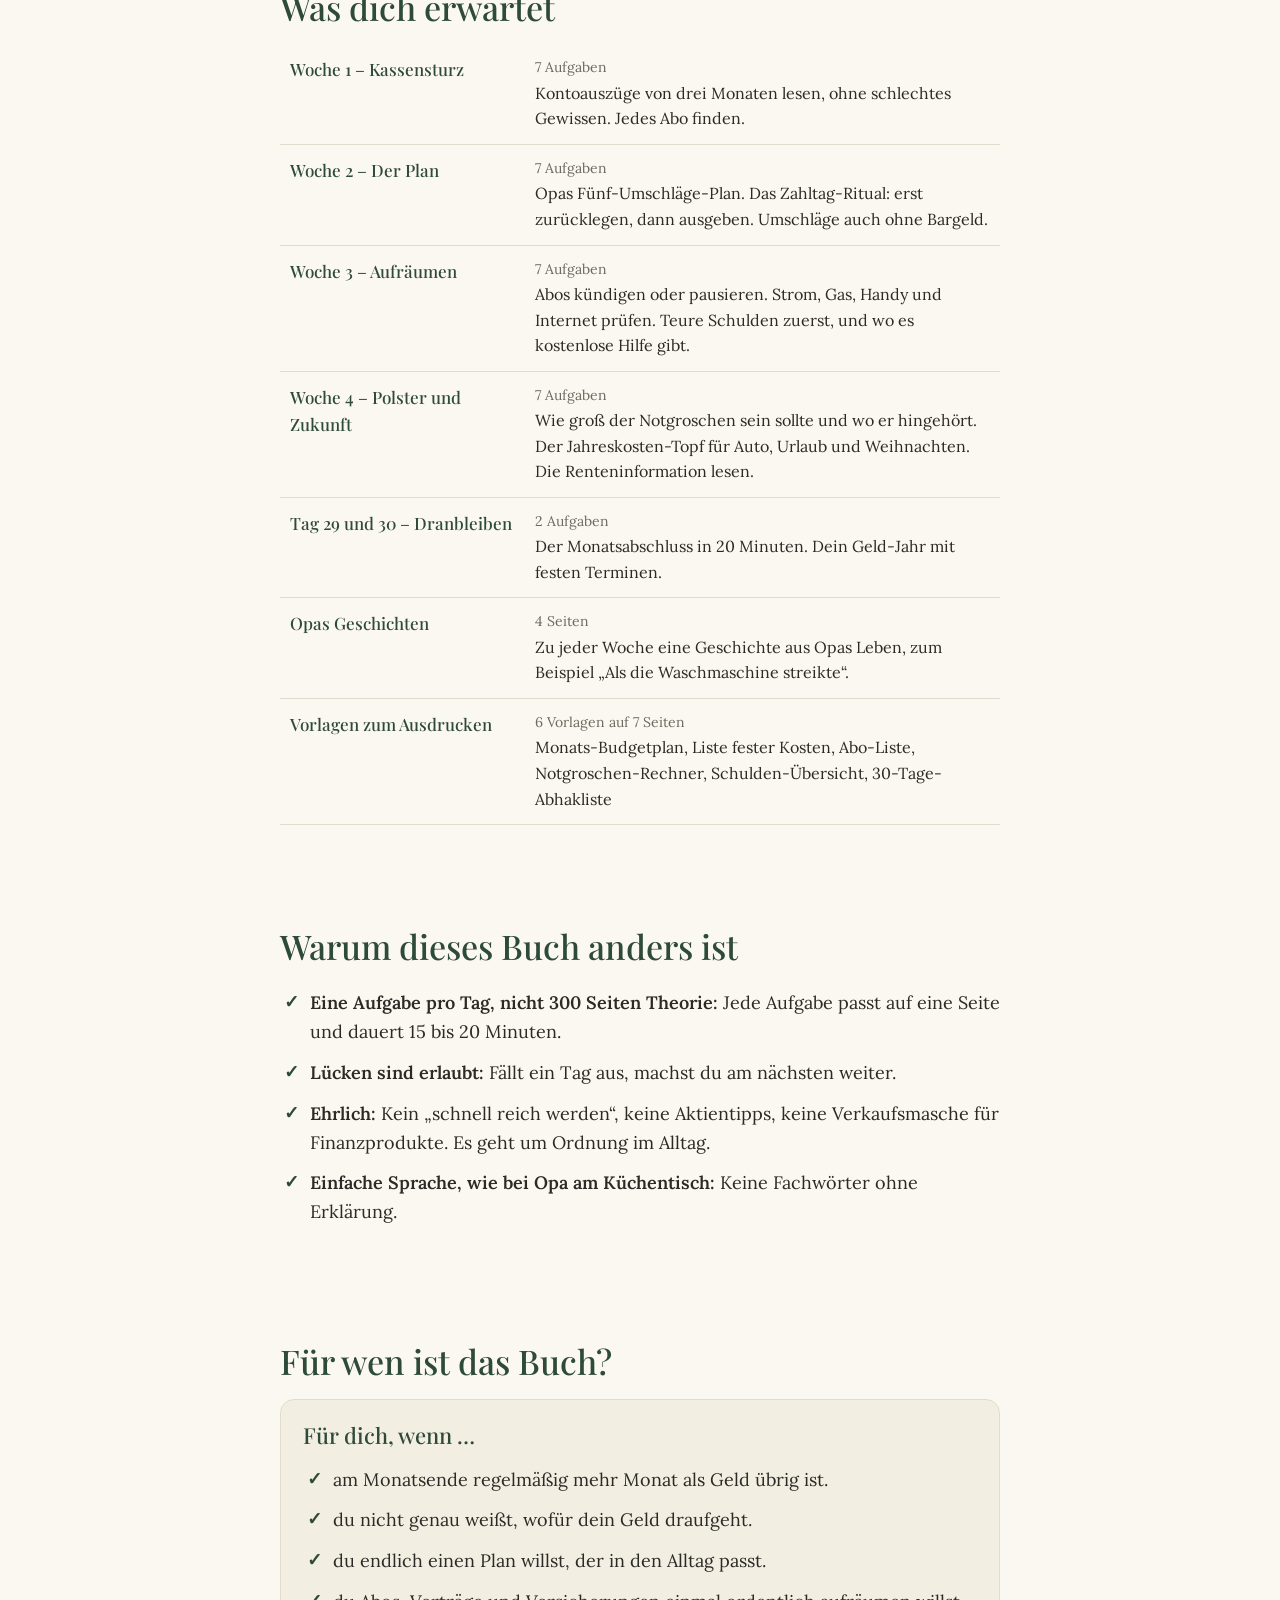
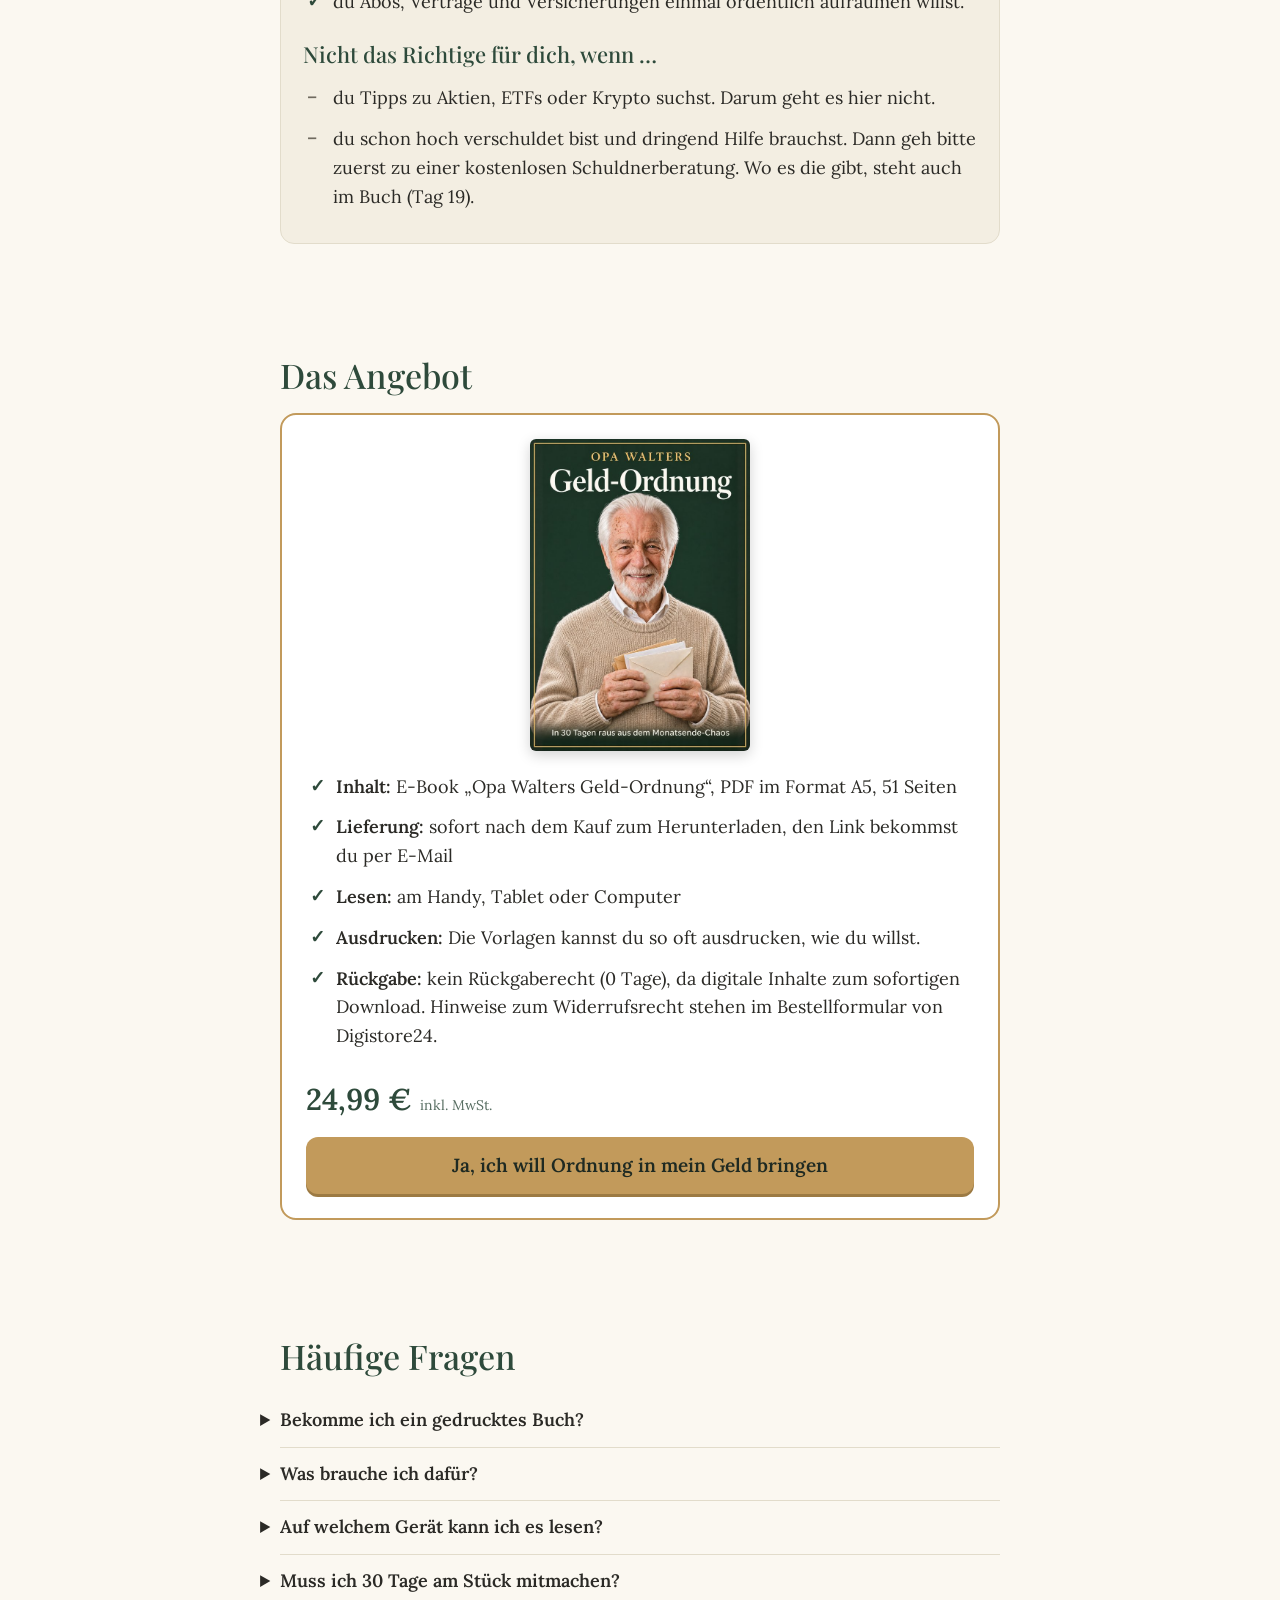
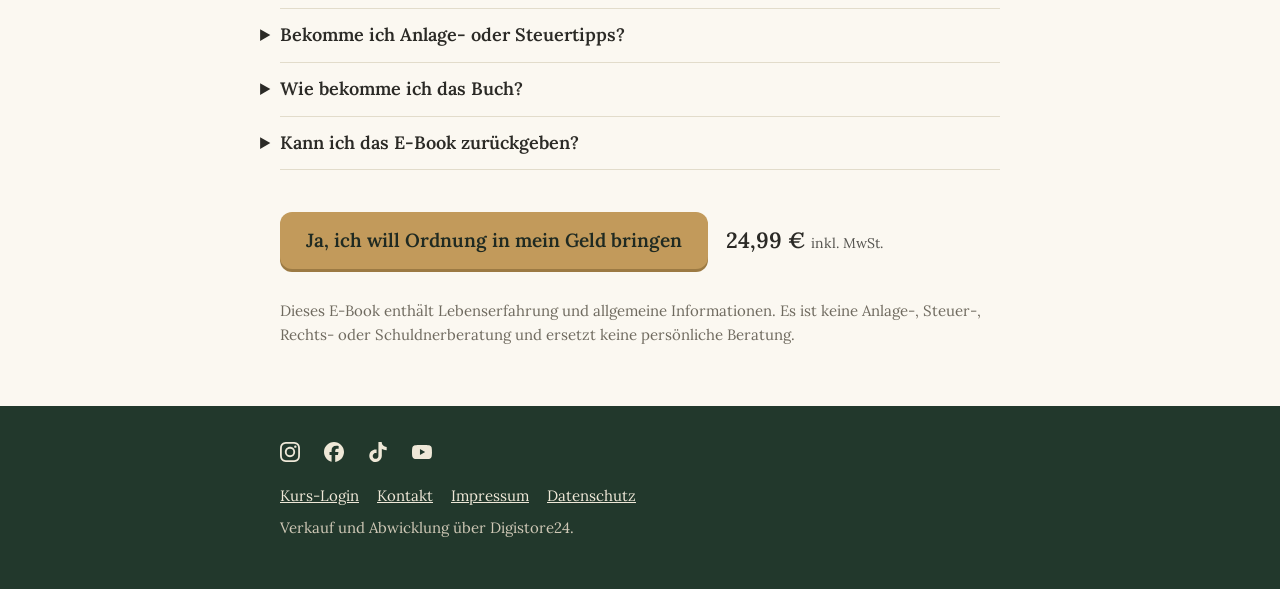
==== commit e09410c3: "Add files via upload" ====
--- a/index.html
+++ b/index.html
@@ -140,7 +140,7 @@
 <footer class="fuss">
   <div class="huelle">
     <ul class="sozial"><li><a href="https://www.instagram.com/opawaltersgeldwissen/" target="_blank" rel="noopener" aria-label="Opa Walters Geldwissen auf Instagram" title="Instagram"><svg viewBox="0 0 24 24" aria-hidden="true" focusable="false"><path d="M7.0301.084c-1.2768.0602-2.1487.264-2.911.5634-.7888.3075-1.4575.72-2.1228 1.3877-.6652.6677-1.075 1.3368-1.3802 2.127-.2954.7638-.4956 1.6365-.552 2.914-.0564 1.2775-.0689 1.6882-.0626 4.947.0062 3.2586.0206 3.6671.0825 4.9473.061 1.2765.264 2.1482.5635 2.9107.308.7889.72 1.4573 1.388 2.1228.6679.6655 1.3365 1.0743 2.1285 1.38.7632.295 1.6361.4961 2.9134.552 1.2773.056 1.6884.069 4.9462.0627 3.2578-.0062 3.668-.0207 4.9478-.0814 1.28-.0607 2.147-.2652 2.9098-.5633.7889-.3086 1.4578-.72 2.1228-1.3881.665-.6682 1.0745-1.3378 1.3795-2.1284.2957-.7632.4966-1.636.552-2.9124.056-1.2809.0692-1.6898.063-4.948-.0063-3.2583-.021-3.6668-.0817-4.9465-.0607-1.2797-.264-2.1487-.5633-2.9117-.3084-.7889-.72-1.4568-1.3876-2.1228C21.2982 1.33 20.628.9208 19.8378.6165 19.074.321 18.2017.1197 16.9244.0645 15.6471.0093 15.236-.005 11.977.0014 8.718.0076 8.31.0215 7.0301.0839m.1402 21.6932c-1.17-.0509-1.8053-.2453-2.2287-.408-.5606-.216-.96-.4771-1.3819-.895-.422-.4178-.6811-.8186-.9-1.378-.1644-.4234-.3624-1.058-.4171-2.228-.0595-1.2645-.072-1.6442-.079-4.848-.007-3.2037.0053-3.583.0607-4.848.05-1.169.2456-1.805.408-2.2282.216-.5613.4762-.96.895-1.3816.4188-.4217.8184-.6814 1.3783-.9003.423-.1651 1.0575-.3614 2.227-.4171 1.2655-.06 1.6447-.072 4.848-.079 3.2033-.007 3.5835.005 4.8495.0608 1.169.0508 1.8053.2445 2.228.408.5608.216.96.4754 1.3816.895.4217.4194.6816.8176.9005 1.3787.1653.4217.3617 1.056.4169 2.2263.0602 1.2655.0739 1.645.0796 4.848.0058 3.203-.0055 3.5834-.061 4.848-.051 1.17-.245 1.8055-.408 2.2294-.216.5604-.4763.96-.8954 1.3814-.419.4215-.8181.6811-1.3783.9-.4224.1649-1.0577.3617-2.2262.4174-1.2656.0595-1.6448.072-4.8493.079-3.2045.007-3.5825-.006-4.848-.0608M16.953 5.5864A1.44 1.44 0 1 0 18.39 4.144a1.44 1.44 0 0 0-1.437 1.4424M5.8385 12.012c.0067 3.4032 2.7706 6.1557 6.173 6.1493 3.4026-.0065 6.157-2.7701 6.1506-6.1733-.0065-3.4032-2.771-6.1565-6.174-6.1498-3.403.0067-6.156 2.771-6.1496 6.1738M8 12.0077a4 4 0 1 1 4.008 3.9921A3.9996 3.9996 0 0 1 8 12.0077"/></svg></a></li><li><a href="https://www.facebook.com/1368022833069212" target="_blank" rel="noopener" aria-label="Opa Walters Geldwissen auf Facebook" title="Facebook"><svg viewBox="0 0 24 24" aria-hidden="true" focusable="false"><path d="M9.101 23.691v-7.98H6.627v-3.667h2.474v-1.58c0-4.085 1.848-5.978 5.858-5.978.401 0 .955.042 1.468.103a8.68 8.68 0 0 1 1.141.195v3.325a8.623 8.623 0 0 0-.653-.036 26.805 26.805 0 0 0-.733-.009c-.707 0-1.259.096-1.675.309a1.686 1.686 0 0 0-.679.622c-.258.42-.374.995-.374 1.752v1.297h3.919l-.386 2.103-.287 1.564h-3.246v8.245C19.396 23.238 24 18.179 24 12.044c0-6.627-5.373-12-12-12s-12 5.373-12 12c0 5.628 3.874 10.35 9.101 11.647Z"/></svg></a></li><li><a href="https://www.tiktok.com/@opawaltersgeldwiss" target="_blank" rel="noopener" aria-label="Opa Walters Geldwissen auf TikTok" title="TikTok"><svg viewBox="0 0 24 24" aria-hidden="true" focusable="false"><path d="M12.525.02c1.31-.02 2.61-.01 3.91-.02.08 1.53.63 3.09 1.75 4.17 1.12 1.11 2.7 1.62 4.24 1.79v4.03c-1.44-.05-2.89-.35-4.2-.97-.57-.26-1.1-.59-1.62-.93-.01 2.92.01 5.84-.02 8.75-.08 1.4-.54 2.79-1.35 3.94-1.31 1.92-3.58 3.17-5.91 3.21-1.43.08-2.86-.31-4.08-1.03-2.02-1.19-3.44-3.37-3.65-5.71-.02-.5-.03-1-.01-1.49.18-1.9 1.12-3.72 2.58-4.96 1.66-1.44 3.98-2.13 6.15-1.72.02 1.48-.04 2.96-.04 4.44-.99-.32-2.15-.23-3.02.37-.63.41-1.11 1.04-1.36 1.75-.21.51-.15 1.07-.14 1.61.24 1.64 1.82 3.02 3.5 2.87 1.12-.01 2.19-.66 2.77-1.61.19-.33.4-.67.41-1.06.1-1.79.06-3.57.07-5.36.01-4.03-.01-8.05.02-12.07z"/></svg></a></li><li><a href="https://www.youtube.com/@opawaltersgeldwissen" target="_blank" rel="noopener" aria-label="Opa Walters Geldwissen auf YouTube" title="YouTube"><svg viewBox="0 0 24 24" aria-hidden="true" focusable="false"><path d="M23.498 6.186a3.016 3.016 0 0 0-2.122-2.136C19.505 3.545 12 3.545 12 3.545s-7.505 0-9.377.505A3.017 3.017 0 0 0 .502 6.186C0 8.07 0 12 0 12s0 3.93.502 5.814a3.016 3.016 0 0 0 2.122 2.136c1.871.505 9.376.505 9.376.505s7.505 0 9.377-.505a3.015 3.015 0 0 0 2.122-2.136C24 15.93 24 12 24 12s0-3.93-.502-5.814zM9.545 15.568V8.432L15.818 12l-6.273 3.568z"/></svg></a></li></ul>
-    <nav aria-label="Rechtliches"><a href="kontakt.html">Kontakt</a><a href="impressum.html">Impressum</a><a href="datenschutz.html">Datenschutz</a></nav>
+    <nav aria-label="Rechtliches"><a href="https://opawalter-kurs.mitgliederbereich.workers.dev/">Kurs-Login</a><a href="kontakt.html">Kontakt</a><a href="impressum.html">Impressum</a><a href="datenschutz.html">Datenschutz</a></nav>
     <p>Verkauf und Abwicklung über Digistore24.</p>
   </div>
 </footer>
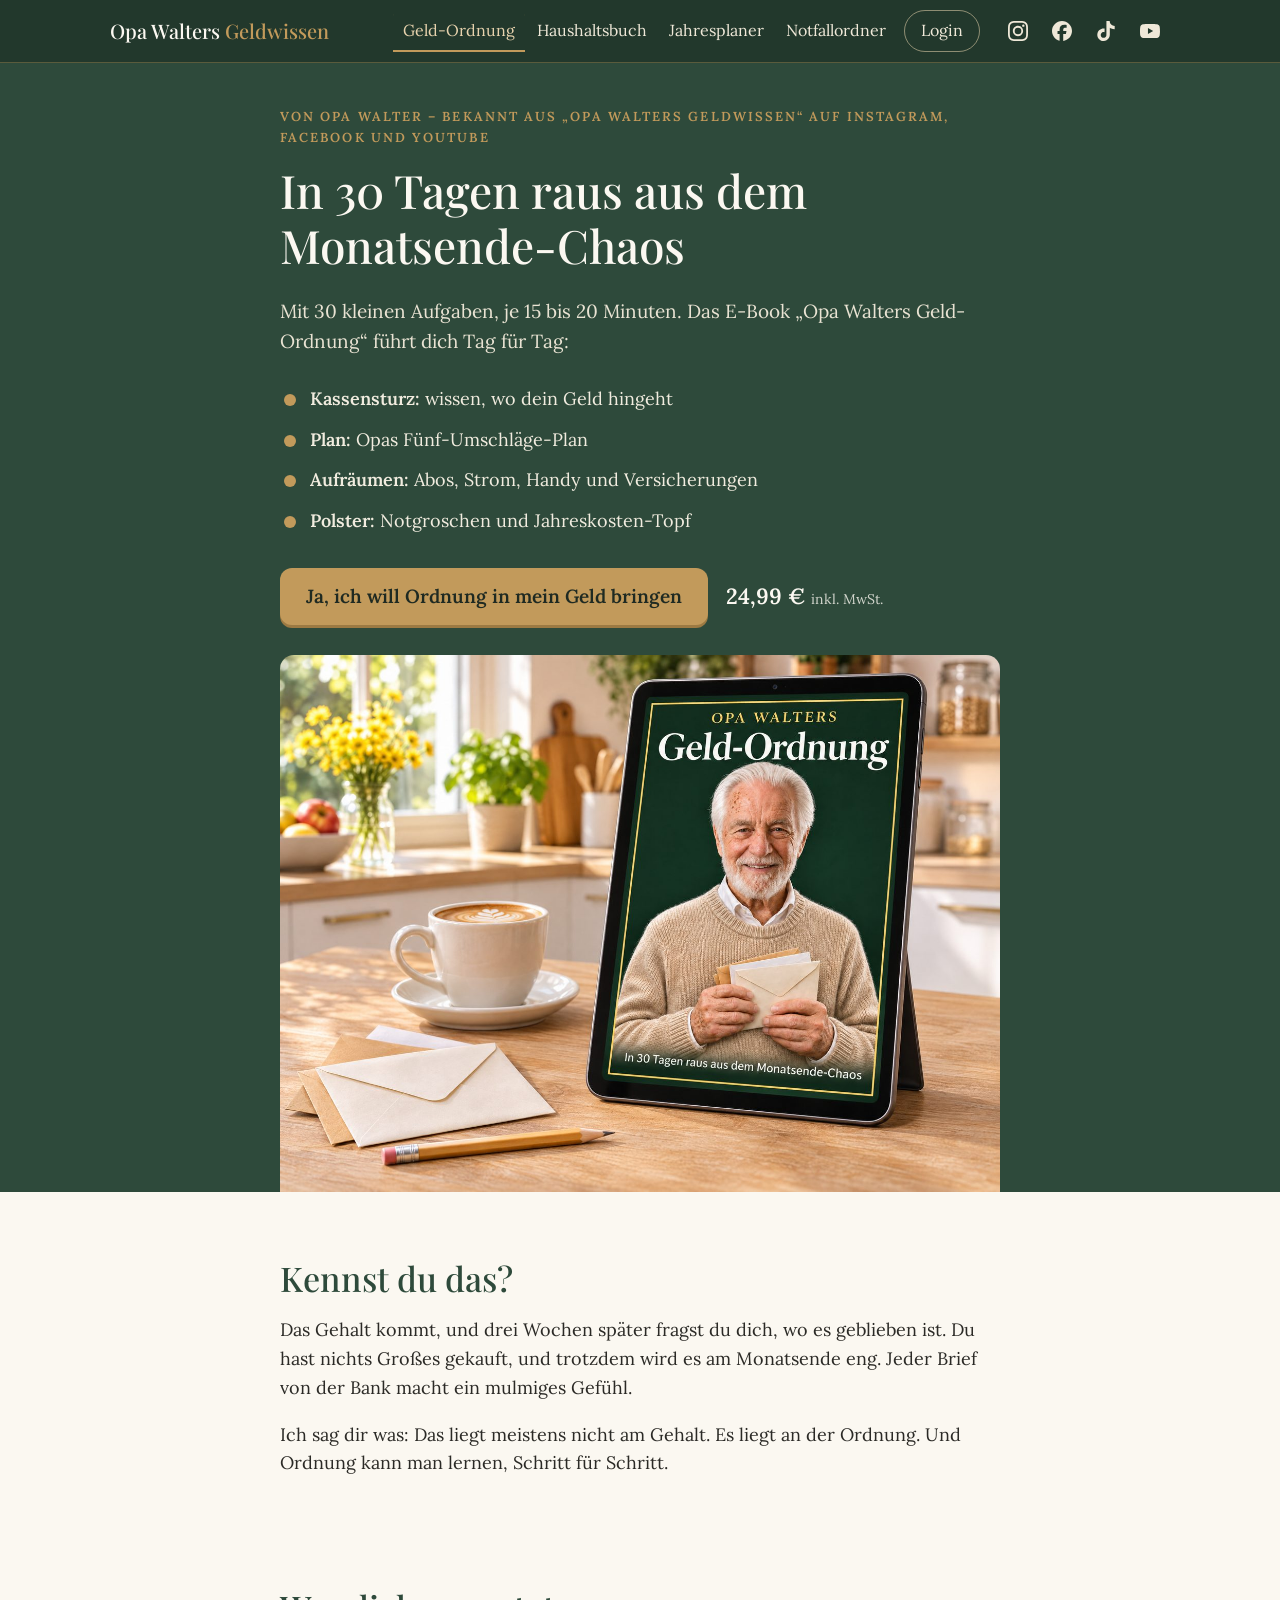
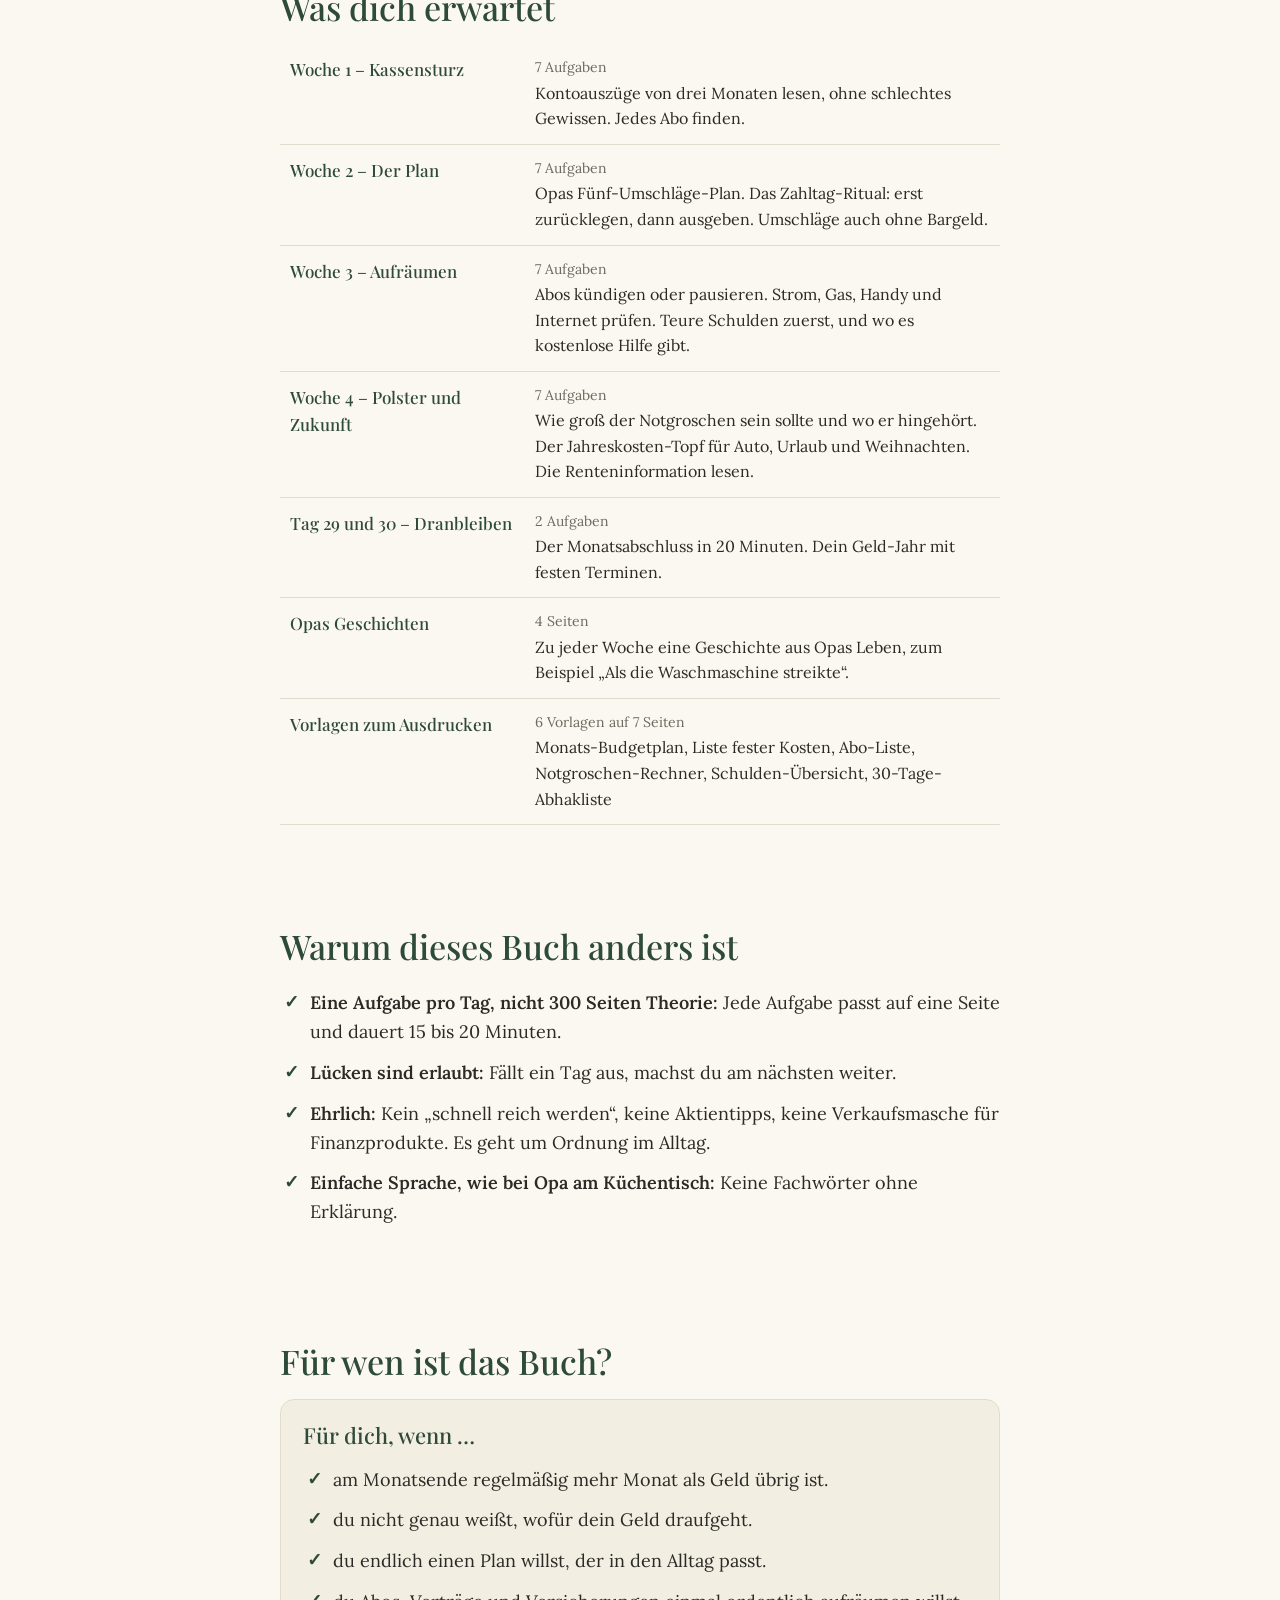
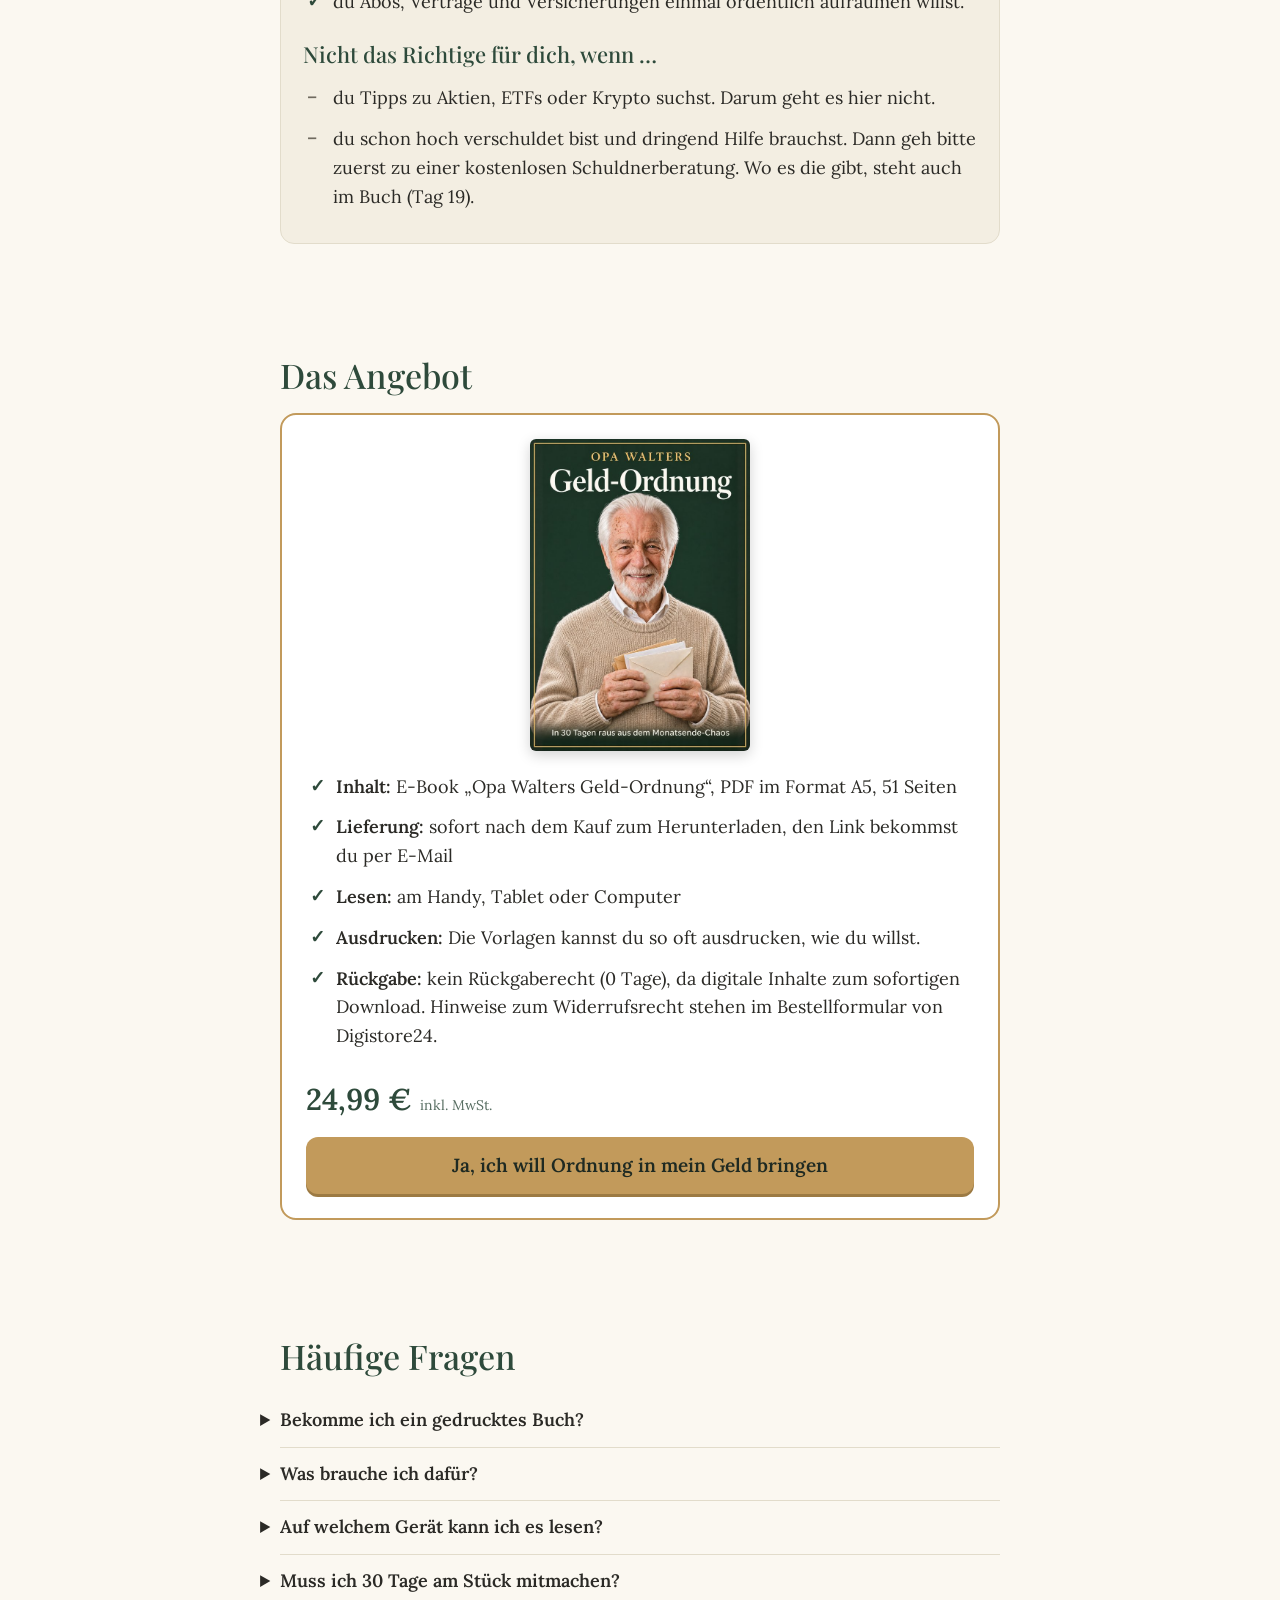
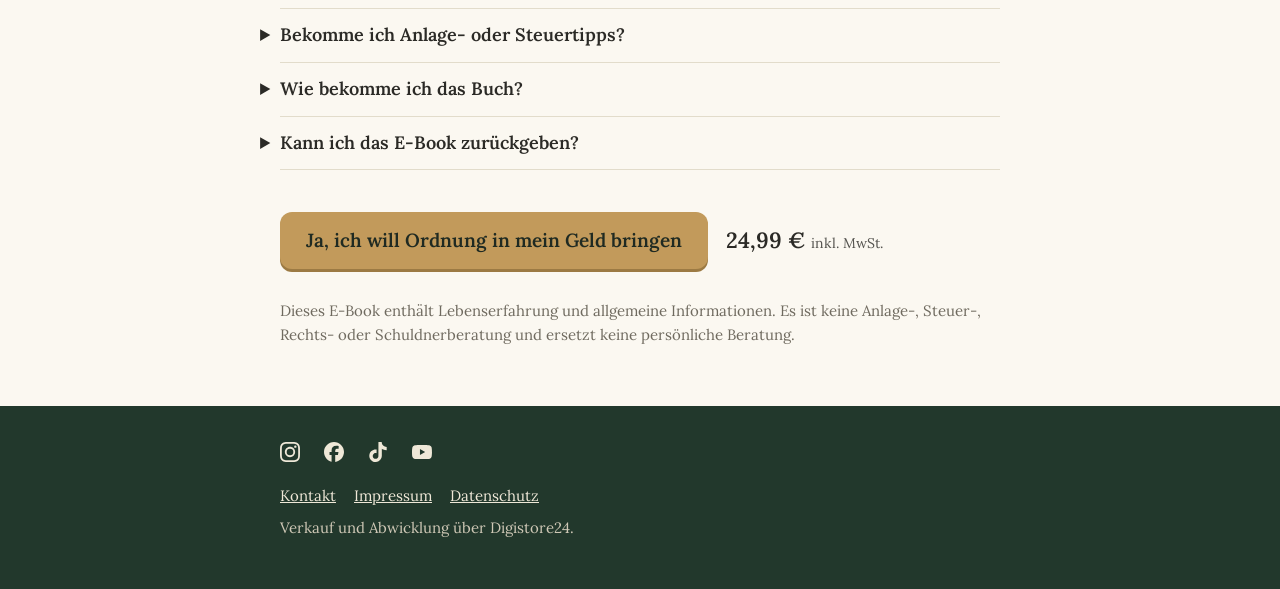
==== commit 930da064: "Add files via upload" ====
--- a/index.html
+++ b/index.html
@@ -18,7 +18,7 @@
     <a class="logo" href="index.html">Opa Walters <span>Geldwissen</span></a>
     <button class="menue-knopf" type="button" aria-expanded="false" aria-controls="hauptmenue"><svg viewBox="0 0 24 24" aria-hidden="true"><path class="auf" d="M3 6h18M3 12h18M3 18h18" stroke="currentColor" stroke-width="2" stroke-linecap="round"/><path class="zu" d="M6 6l12 12M18 6L6 18" stroke="currentColor" stroke-width="2" stroke-linecap="round"/></svg><span>Menü</span></button>
     <nav class="menue" id="hauptmenue" aria-label="Hauptmenü">
-      <ul class="menue-liste"><li><a href="index.html" aria-current="page">Geld-Ordnung</a></li><li><a href="haushaltsbuch.html">Haushaltsbuch</a></li><li><a href="jahresplaner.html">Jahresplaner</a></li><li><a href="notfallordner-kaufen.html">Notfallordner</a></li><li><a href="kontakt.html">Kontakt</a></li></ul>
+      <ul class="menue-liste"><li><a href="index.html" aria-current="page">Geld-Ordnung</a></li><li><a href="haushaltsbuch.html">Haushaltsbuch</a></li><li><a href="jahresplaner.html">Jahresplaner</a></li><li><a href="notfallordner-kaufen.html">Notfallordner</a></li><li><a class="login" href="https://shlk.io/geld-grundkurs-login" rel="noopener">Login</a></li></ul>
       <ul class="sozial"><li><a href="https://www.instagram.com/opawaltersgeldwissen/" target="_blank" rel="noopener" aria-label="Opa Walters Geldwissen auf Instagram" title="Instagram"><svg viewBox="0 0 24 24" aria-hidden="true" focusable="false"><path d="M7.0301.084c-1.2768.0602-2.1487.264-2.911.5634-.7888.3075-1.4575.72-2.1228 1.3877-.6652.6677-1.075 1.3368-1.3802 2.127-.2954.7638-.4956 1.6365-.552 2.914-.0564 1.2775-.0689 1.6882-.0626 4.947.0062 3.2586.0206 3.6671.0825 4.9473.061 1.2765.264 2.1482.5635 2.9107.308.7889.72 1.4573 1.388 2.1228.6679.6655 1.3365 1.0743 2.1285 1.38.7632.295 1.6361.4961 2.9134.552 1.2773.056 1.6884.069 4.9462.0627 3.2578-.0062 3.668-.0207 4.9478-.0814 1.28-.0607 2.147-.2652 2.9098-.5633.7889-.3086 1.4578-.72 2.1228-1.3881.665-.6682 1.0745-1.3378 1.3795-2.1284.2957-.7632.4966-1.636.552-2.9124.056-1.2809.0692-1.6898.063-4.948-.0063-3.2583-.021-3.6668-.0817-4.9465-.0607-1.2797-.264-2.1487-.5633-2.9117-.3084-.7889-.72-1.4568-1.3876-2.1228C21.2982 1.33 20.628.9208 19.8378.6165 19.074.321 18.2017.1197 16.9244.0645 15.6471.0093 15.236-.005 11.977.0014 8.718.0076 8.31.0215 7.0301.0839m.1402 21.6932c-1.17-.0509-1.8053-.2453-2.2287-.408-.5606-.216-.96-.4771-1.3819-.895-.422-.4178-.6811-.8186-.9-1.378-.1644-.4234-.3624-1.058-.4171-2.228-.0595-1.2645-.072-1.6442-.079-4.848-.007-3.2037.0053-3.583.0607-4.848.05-1.169.2456-1.805.408-2.2282.216-.5613.4762-.96.895-1.3816.4188-.4217.8184-.6814 1.3783-.9003.423-.1651 1.0575-.3614 2.227-.4171 1.2655-.06 1.6447-.072 4.848-.079 3.2033-.007 3.5835.005 4.8495.0608 1.169.0508 1.8053.2445 2.228.408.5608.216.96.4754 1.3816.895.4217.4194.6816.8176.9005 1.3787.1653.4217.3617 1.056.4169 2.2263.0602 1.2655.0739 1.645.0796 4.848.0058 3.203-.0055 3.5834-.061 4.848-.051 1.17-.245 1.8055-.408 2.2294-.216.5604-.4763.96-.8954 1.3814-.419.4215-.8181.6811-1.3783.9-.4224.1649-1.0577.3617-2.2262.4174-1.2656.0595-1.6448.072-4.8493.079-3.2045.007-3.5825-.006-4.848-.0608M16.953 5.5864A1.44 1.44 0 1 0 18.39 4.144a1.44 1.44 0 0 0-1.437 1.4424M5.8385 12.012c.0067 3.4032 2.7706 6.1557 6.173 6.1493 3.4026-.0065 6.157-2.7701 6.1506-6.1733-.0065-3.4032-2.771-6.1565-6.174-6.1498-3.403.0067-6.156 2.771-6.1496 6.1738M8 12.0077a4 4 0 1 1 4.008 3.9921A3.9996 3.9996 0 0 1 8 12.0077"/></svg></a></li><li><a href="https://www.facebook.com/1368022833069212" target="_blank" rel="noopener" aria-label="Opa Walters Geldwissen auf Facebook" title="Facebook"><svg viewBox="0 0 24 24" aria-hidden="true" focusable="false"><path d="M9.101 23.691v-7.98H6.627v-3.667h2.474v-1.58c0-4.085 1.848-5.978 5.858-5.978.401 0 .955.042 1.468.103a8.68 8.68 0 0 1 1.141.195v3.325a8.623 8.623 0 0 0-.653-.036 26.805 26.805 0 0 0-.733-.009c-.707 0-1.259.096-1.675.309a1.686 1.686 0 0 0-.679.622c-.258.42-.374.995-.374 1.752v1.297h3.919l-.386 2.103-.287 1.564h-3.246v8.245C19.396 23.238 24 18.179 24 12.044c0-6.627-5.373-12-12-12s-12 5.373-12 12c0 5.628 3.874 10.35 9.101 11.647Z"/></svg></a></li><li><a href="https://www.tiktok.com/@opawaltersgeldwiss" target="_blank" rel="noopener" aria-label="Opa Walters Geldwissen auf TikTok" title="TikTok"><svg viewBox="0 0 24 24" aria-hidden="true" focusable="false"><path d="M12.525.02c1.31-.02 2.61-.01 3.91-.02.08 1.53.63 3.09 1.75 4.17 1.12 1.11 2.7 1.62 4.24 1.79v4.03c-1.44-.05-2.89-.35-4.2-.97-.57-.26-1.1-.59-1.62-.93-.01 2.92.01 5.84-.02 8.75-.08 1.4-.54 2.79-1.35 3.94-1.31 1.92-3.58 3.17-5.91 3.21-1.43.08-2.86-.31-4.08-1.03-2.02-1.19-3.44-3.37-3.65-5.71-.02-.5-.03-1-.01-1.49.18-1.9 1.12-3.72 2.58-4.96 1.66-1.44 3.98-2.13 6.15-1.72.02 1.48-.04 2.96-.04 4.44-.99-.32-2.15-.23-3.02.37-.63.41-1.11 1.04-1.36 1.75-.21.51-.15 1.07-.14 1.61.24 1.64 1.82 3.02 3.5 2.87 1.12-.01 2.19-.66 2.77-1.61.19-.33.4-.67.41-1.06.1-1.79.06-3.57.07-5.36.01-4.03-.01-8.05.02-12.07z"/></svg></a></li><li><a href="https://www.youtube.com/@opawaltersgeldwissen" target="_blank" rel="noopener" aria-label="Opa Walters Geldwissen auf YouTube" title="YouTube"><svg viewBox="0 0 24 24" aria-hidden="true" focusable="false"><path d="M23.498 6.186a3.016 3.016 0 0 0-2.122-2.136C19.505 3.545 12 3.545 12 3.545s-7.505 0-9.377.505A3.017 3.017 0 0 0 .502 6.186C0 8.07 0 12 0 12s0 3.93.502 5.814a3.016 3.016 0 0 0 2.122 2.136c1.871.505 9.376.505 9.376.505s7.505 0 9.377-.505a3.015 3.015 0 0 0 2.122-2.136C24 15.93 24 12 24 12s0-3.93-.502-5.814zM9.545 15.568V8.432L15.818 12l-6.273 3.568z"/></svg></a></li></ul>
     </nav>
   </div>
@@ -140,7 +140,7 @@
 <footer class="fuss">
   <div class="huelle">
     <ul class="sozial"><li><a href="https://www.instagram.com/opawaltersgeldwissen/" target="_blank" rel="noopener" aria-label="Opa Walters Geldwissen auf Instagram" title="Instagram"><svg viewBox="0 0 24 24" aria-hidden="true" focusable="false"><path d="M7.0301.084c-1.2768.0602-2.1487.264-2.911.5634-.7888.3075-1.4575.72-2.1228 1.3877-.6652.6677-1.075 1.3368-1.3802 2.127-.2954.7638-.4956 1.6365-.552 2.914-.0564 1.2775-.0689 1.6882-.0626 4.947.0062 3.2586.0206 3.6671.0825 4.9473.061 1.2765.264 2.1482.5635 2.9107.308.7889.72 1.4573 1.388 2.1228.6679.6655 1.3365 1.0743 2.1285 1.38.7632.295 1.6361.4961 2.9134.552 1.2773.056 1.6884.069 4.9462.0627 3.2578-.0062 3.668-.0207 4.9478-.0814 1.28-.0607 2.147-.2652 2.9098-.5633.7889-.3086 1.4578-.72 2.1228-1.3881.665-.6682 1.0745-1.3378 1.3795-2.1284.2957-.7632.4966-1.636.552-2.9124.056-1.2809.0692-1.6898.063-4.948-.0063-3.2583-.021-3.6668-.0817-4.9465-.0607-1.2797-.264-2.1487-.5633-2.9117-.3084-.7889-.72-1.4568-1.3876-2.1228C21.2982 1.33 20.628.9208 19.8378.6165 19.074.321 18.2017.1197 16.9244.0645 15.6471.0093 15.236-.005 11.977.0014 8.718.0076 8.31.0215 7.0301.0839m.1402 21.6932c-1.17-.0509-1.8053-.2453-2.2287-.408-.5606-.216-.96-.4771-1.3819-.895-.422-.4178-.6811-.8186-.9-1.378-.1644-.4234-.3624-1.058-.4171-2.228-.0595-1.2645-.072-1.6442-.079-4.848-.007-3.2037.0053-3.583.0607-4.848.05-1.169.2456-1.805.408-2.2282.216-.5613.4762-.96.895-1.3816.4188-.4217.8184-.6814 1.3783-.9003.423-.1651 1.0575-.3614 2.227-.4171 1.2655-.06 1.6447-.072 4.848-.079 3.2033-.007 3.5835.005 4.8495.0608 1.169.0508 1.8053.2445 2.228.408.5608.216.96.4754 1.3816.895.4217.4194.6816.8176.9005 1.3787.1653.4217.3617 1.056.4169 2.2263.0602 1.2655.0739 1.645.0796 4.848.0058 3.203-.0055 3.5834-.061 4.848-.051 1.17-.245 1.8055-.408 2.2294-.216.5604-.4763.96-.8954 1.3814-.419.4215-.8181.6811-1.3783.9-.4224.1649-1.0577.3617-2.2262.4174-1.2656.0595-1.6448.072-4.8493.079-3.2045.007-3.5825-.006-4.848-.0608M16.953 5.5864A1.44 1.44 0 1 0 18.39 4.144a1.44 1.44 0 0 0-1.437 1.4424M5.8385 12.012c.0067 3.4032 2.7706 6.1557 6.173 6.1493 3.4026-.0065 6.157-2.7701 6.1506-6.1733-.0065-3.4032-2.771-6.1565-6.174-6.1498-3.403.0067-6.156 2.771-6.1496 6.1738M8 12.0077a4 4 0 1 1 4.008 3.9921A3.9996 3.9996 0 0 1 8 12.0077"/></svg></a></li><li><a href="https://www.facebook.com/1368022833069212" target="_blank" rel="noopener" aria-label="Opa Walters Geldwissen auf Facebook" title="Facebook"><svg viewBox="0 0 24 24" aria-hidden="true" focusable="false"><path d="M9.101 23.691v-7.98H6.627v-3.667h2.474v-1.58c0-4.085 1.848-5.978 5.858-5.978.401 0 .955.042 1.468.103a8.68 8.68 0 0 1 1.141.195v3.325a8.623 8.623 0 0 0-.653-.036 26.805 26.805 0 0 0-.733-.009c-.707 0-1.259.096-1.675.309a1.686 1.686 0 0 0-.679.622c-.258.42-.374.995-.374 1.752v1.297h3.919l-.386 2.103-.287 1.564h-3.246v8.245C19.396 23.238 24 18.179 24 12.044c0-6.627-5.373-12-12-12s-12 5.373-12 12c0 5.628 3.874 10.35 9.101 11.647Z"/></svg></a></li><li><a href="https://www.tiktok.com/@opawaltersgeldwiss" target="_blank" rel="noopener" aria-label="Opa Walters Geldwissen auf TikTok" title="TikTok"><svg viewBox="0 0 24 24" aria-hidden="true" focusable="false"><path d="M12.525.02c1.31-.02 2.61-.01 3.91-.02.08 1.53.63 3.09 1.75 4.17 1.12 1.11 2.7 1.62 4.24 1.79v4.03c-1.44-.05-2.89-.35-4.2-.97-.57-.26-1.1-.59-1.62-.93-.01 2.92.01 5.84-.02 8.75-.08 1.4-.54 2.79-1.35 3.94-1.31 1.92-3.58 3.17-5.91 3.21-1.43.08-2.86-.31-4.08-1.03-2.02-1.19-3.44-3.37-3.65-5.71-.02-.5-.03-1-.01-1.49.18-1.9 1.12-3.72 2.58-4.96 1.66-1.44 3.98-2.13 6.15-1.72.02 1.48-.04 2.96-.04 4.44-.99-.32-2.15-.23-3.02.37-.63.41-1.11 1.04-1.36 1.75-.21.51-.15 1.07-.14 1.61.24 1.64 1.82 3.02 3.5 2.87 1.12-.01 2.19-.66 2.77-1.61.19-.33.4-.67.41-1.06.1-1.79.06-3.57.07-5.36.01-4.03-.01-8.05.02-12.07z"/></svg></a></li><li><a href="https://www.youtube.com/@opawaltersgeldwissen" target="_blank" rel="noopener" aria-label="Opa Walters Geldwissen auf YouTube" title="YouTube"><svg viewBox="0 0 24 24" aria-hidden="true" focusable="false"><path d="M23.498 6.186a3.016 3.016 0 0 0-2.122-2.136C19.505 3.545 12 3.545 12 3.545s-7.505 0-9.377.505A3.017 3.017 0 0 0 .502 6.186C0 8.07 0 12 0 12s0 3.93.502 5.814a3.016 3.016 0 0 0 2.122 2.136c1.871.505 9.376.505 9.376.505s7.505 0 9.377-.505a3.015 3.015 0 0 0 2.122-2.136C24 15.93 24 12 24 12s0-3.93-.502-5.814zM9.545 15.568V8.432L15.818 12l-6.273 3.568z"/></svg></a></li></ul>
-    <nav aria-label="Rechtliches"><a href="https://opawalter-kurs.mitgliederbereich.workers.dev/">Kurs-Login</a><a href="kontakt.html">Kontakt</a><a href="impressum.html">Impressum</a><a href="datenschutz.html">Datenschutz</a></nav>
+    <nav aria-label="Rechtliches"><a href="kontakt.html">Kontakt</a><a href="impressum.html">Impressum</a><a href="datenschutz.html">Datenschutz</a></nav>
     <p>Verkauf und Abwicklung über Digistore24.</p>
   </div>
 </footer>
--- a/stil.css
+++ b/stil.css
@@ -120,3 +120,7 @@
   .sozial a{width:46px;height:46px}
   .sozial svg{width:22px;height:22px}
 }
+/* Login-Punkt im Menü hervorheben */
+.menue-liste a.login{border:1px solid rgba(232,211,174,.55);border-radius:99px;padding:7px 16px;margin-left:6px}
+.menue-liste a.login:hover{background:var(--gold);color:#1f2a22;border-color:var(--gold)}
+@media (max-width:900px){.menue-liste a.login{border:0;border-bottom:1px solid rgba(255,255,255,.08);border-radius:0;margin:0;padding:14px 4px;color:var(--gold-hell)}}
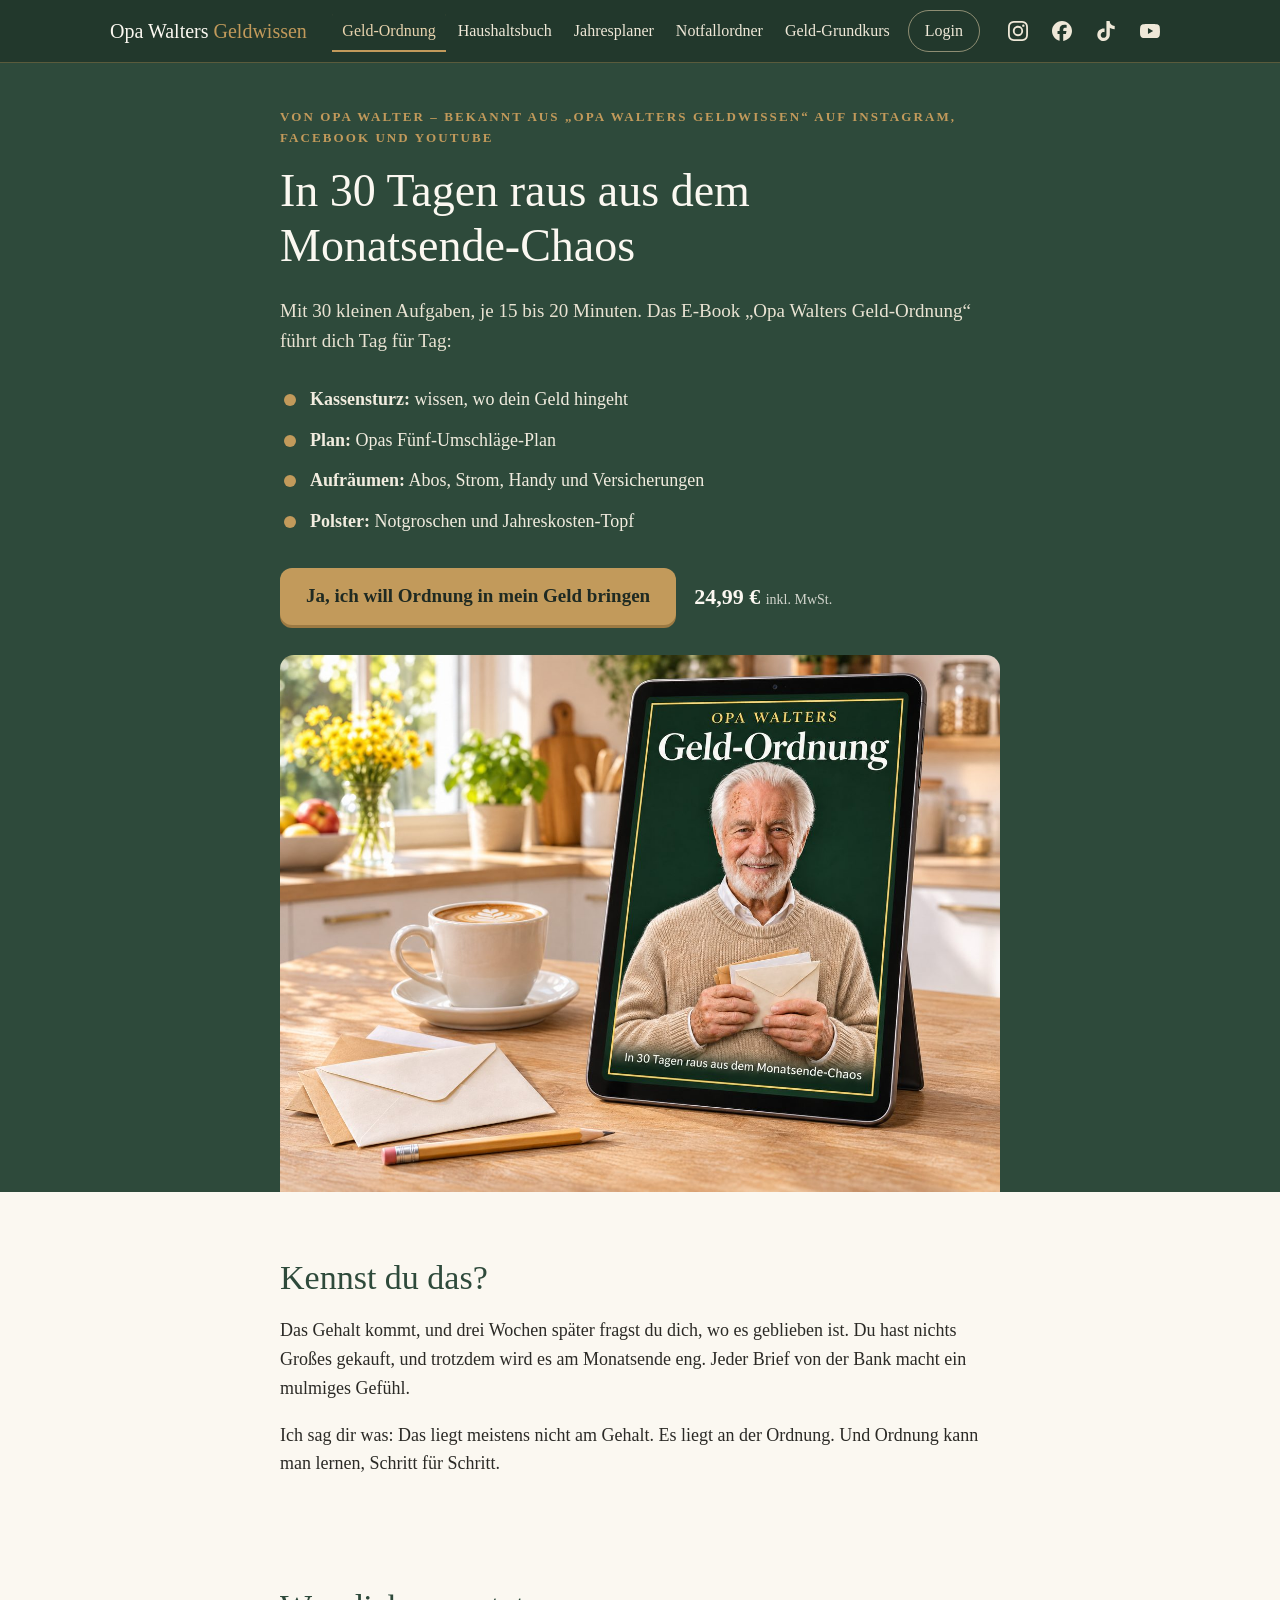
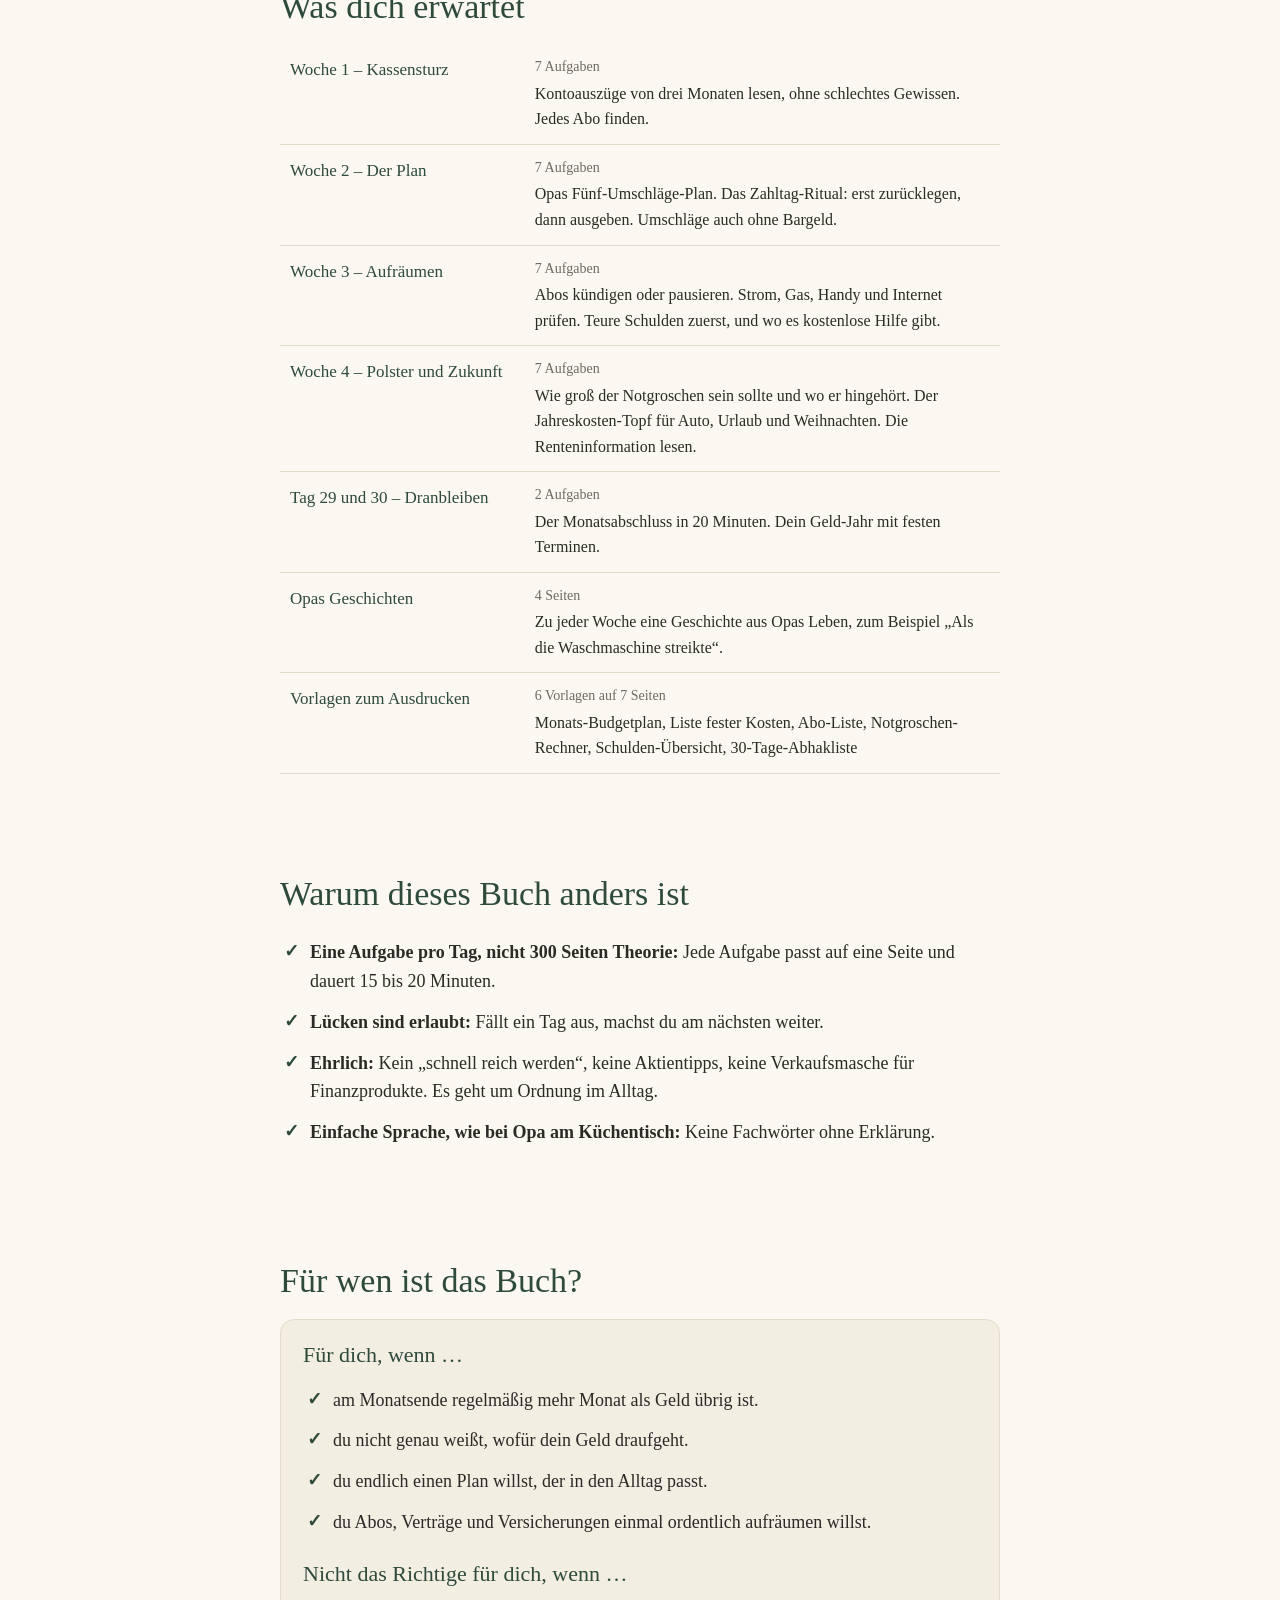
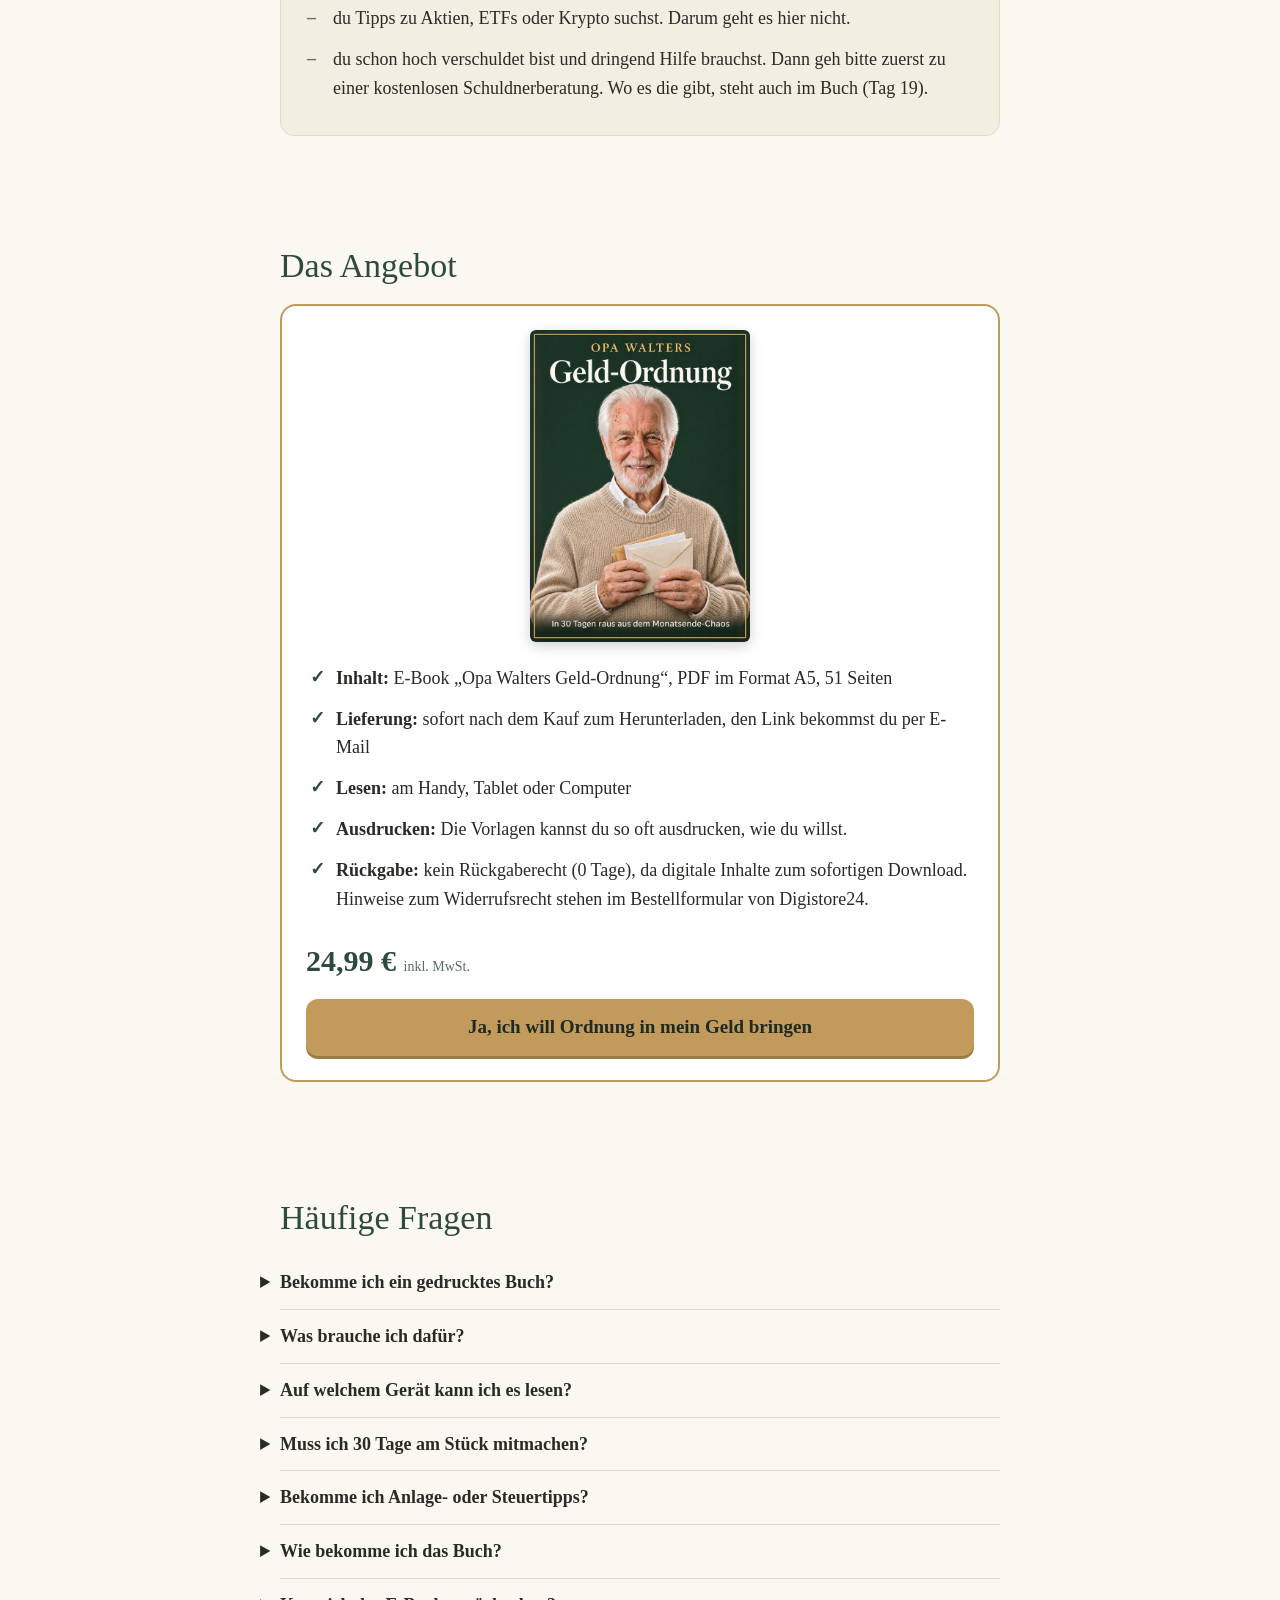
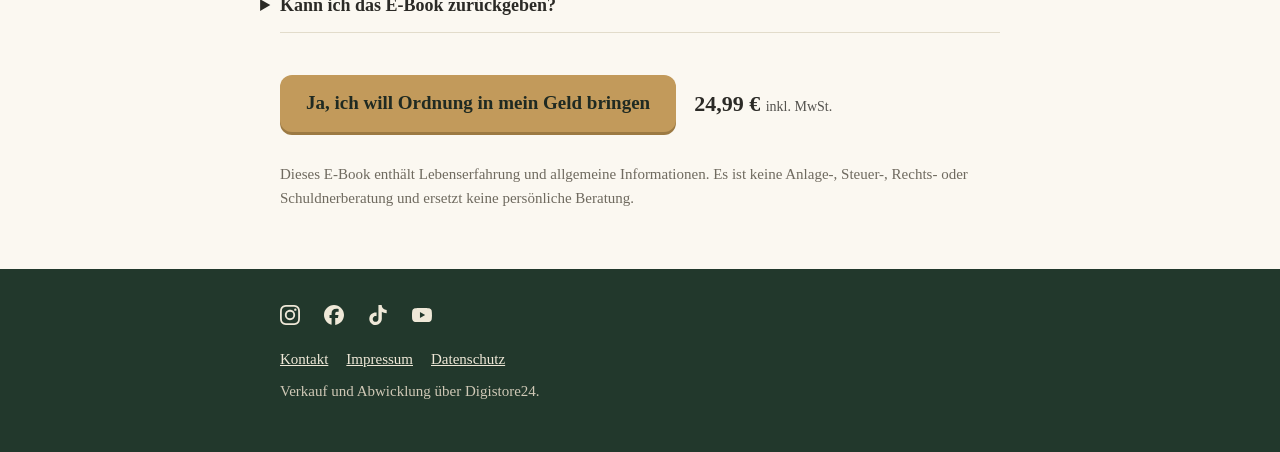
==== commit 1b4ca84b: "Add files via upload" ====
--- a/index.html
+++ b/index.html
@@ -18,7 +18,7 @@
     <a class="logo" href="index.html">Opa Walters <span>Geldwissen</span></a>
     <button class="menue-knopf" type="button" aria-expanded="false" aria-controls="hauptmenue"><svg viewBox="0 0 24 24" aria-hidden="true"><path class="auf" d="M3 6h18M3 12h18M3 18h18" stroke="currentColor" stroke-width="2" stroke-linecap="round"/><path class="zu" d="M6 6l12 12M18 6L6 18" stroke="currentColor" stroke-width="2" stroke-linecap="round"/></svg><span>Menü</span></button>
     <nav class="menue" id="hauptmenue" aria-label="Hauptmenü">
-      <ul class="menue-liste"><li><a href="index.html" aria-current="page">Geld-Ordnung</a></li><li><a href="haushaltsbuch.html">Haushaltsbuch</a></li><li><a href="jahresplaner.html">Jahresplaner</a></li><li><a href="notfallordner-kaufen.html">Notfallordner</a></li><li><a class="login" href="https://shlk.io/geld-grundkurs-login" rel="noopener">Login</a></li></ul>
+      <ul class="menue-liste"><li><a href="index.html" aria-current="page">Geld-Ordnung</a></li><li><a href="haushaltsbuch.html">Haushaltsbuch</a></li><li><a href="jahresplaner.html">Jahresplaner</a></li><li><a href="notfallordner-kaufen.html">Notfallordner</a></li><li><a href="grundkurs.html">Geld-Grundkurs</a></li><li><a class="login" href="https://shlk.io/geld-grundkurs-login" rel="noopener">Login</a></li></ul>
       <ul class="sozial"><li><a href="https://www.instagram.com/opawaltersgeldwissen/" target="_blank" rel="noopener" aria-label="Opa Walters Geldwissen auf Instagram" title="Instagram"><svg viewBox="0 0 24 24" aria-hidden="true" focusable="false"><path d="M7.0301.084c-1.2768.0602-2.1487.264-2.911.5634-.7888.3075-1.4575.72-2.1228 1.3877-.6652.6677-1.075 1.3368-1.3802 2.127-.2954.7638-.4956 1.6365-.552 2.914-.0564 1.2775-.0689 1.6882-.0626 4.947.0062 3.2586.0206 3.6671.0825 4.9473.061 1.2765.264 2.1482.5635 2.9107.308.7889.72 1.4573 1.388 2.1228.6679.6655 1.3365 1.0743 2.1285 1.38.7632.295 1.6361.4961 2.9134.552 1.2773.056 1.6884.069 4.9462.0627 3.2578-.0062 3.668-.0207 4.9478-.0814 1.28-.0607 2.147-.2652 2.9098-.5633.7889-.3086 1.4578-.72 2.1228-1.3881.665-.6682 1.0745-1.3378 1.3795-2.1284.2957-.7632.4966-1.636.552-2.9124.056-1.2809.0692-1.6898.063-4.948-.0063-3.2583-.021-3.6668-.0817-4.9465-.0607-1.2797-.264-2.1487-.5633-2.9117-.3084-.7889-.72-1.4568-1.3876-2.1228C21.2982 1.33 20.628.9208 19.8378.6165 19.074.321 18.2017.1197 16.9244.0645 15.6471.0093 15.236-.005 11.977.0014 8.718.0076 8.31.0215 7.0301.0839m.1402 21.6932c-1.17-.0509-1.8053-.2453-2.2287-.408-.5606-.216-.96-.4771-1.3819-.895-.422-.4178-.6811-.8186-.9-1.378-.1644-.4234-.3624-1.058-.4171-2.228-.0595-1.2645-.072-1.6442-.079-4.848-.007-3.2037.0053-3.583.0607-4.848.05-1.169.2456-1.805.408-2.2282.216-.5613.4762-.96.895-1.3816.4188-.4217.8184-.6814 1.3783-.9003.423-.1651 1.0575-.3614 2.227-.4171 1.2655-.06 1.6447-.072 4.848-.079 3.2033-.007 3.5835.005 4.8495.0608 1.169.0508 1.8053.2445 2.228.408.5608.216.96.4754 1.3816.895.4217.4194.6816.8176.9005 1.3787.1653.4217.3617 1.056.4169 2.2263.0602 1.2655.0739 1.645.0796 4.848.0058 3.203-.0055 3.5834-.061 4.848-.051 1.17-.245 1.8055-.408 2.2294-.216.5604-.4763.96-.8954 1.3814-.419.4215-.8181.6811-1.3783.9-.4224.1649-1.0577.3617-2.2262.4174-1.2656.0595-1.6448.072-4.8493.079-3.2045.007-3.5825-.006-4.848-.0608M16.953 5.5864A1.44 1.44 0 1 0 18.39 4.144a1.44 1.44 0 0 0-1.437 1.4424M5.8385 12.012c.0067 3.4032 2.7706 6.1557 6.173 6.1493 3.4026-.0065 6.157-2.7701 6.1506-6.1733-.0065-3.4032-2.771-6.1565-6.174-6.1498-3.403.0067-6.156 2.771-6.1496 6.1738M8 12.0077a4 4 0 1 1 4.008 3.9921A3.9996 3.9996 0 0 1 8 12.0077"/></svg></a></li><li><a href="https://www.facebook.com/1368022833069212" target="_blank" rel="noopener" aria-label="Opa Walters Geldwissen auf Facebook" title="Facebook"><svg viewBox="0 0 24 24" aria-hidden="true" focusable="false"><path d="M9.101 23.691v-7.98H6.627v-3.667h2.474v-1.58c0-4.085 1.848-5.978 5.858-5.978.401 0 .955.042 1.468.103a8.68 8.68 0 0 1 1.141.195v3.325a8.623 8.623 0 0 0-.653-.036 26.805 26.805 0 0 0-.733-.009c-.707 0-1.259.096-1.675.309a1.686 1.686 0 0 0-.679.622c-.258.42-.374.995-.374 1.752v1.297h3.919l-.386 2.103-.287 1.564h-3.246v8.245C19.396 23.238 24 18.179 24 12.044c0-6.627-5.373-12-12-12s-12 5.373-12 12c0 5.628 3.874 10.35 9.101 11.647Z"/></svg></a></li><li><a href="https://www.tiktok.com/@opawaltersgeldwiss" target="_blank" rel="noopener" aria-label="Opa Walters Geldwissen auf TikTok" title="TikTok"><svg viewBox="0 0 24 24" aria-hidden="true" focusable="false"><path d="M12.525.02c1.31-.02 2.61-.01 3.91-.02.08 1.53.63 3.09 1.75 4.17 1.12 1.11 2.7 1.62 4.24 1.79v4.03c-1.44-.05-2.89-.35-4.2-.97-.57-.26-1.1-.59-1.62-.93-.01 2.92.01 5.84-.02 8.75-.08 1.4-.54 2.79-1.35 3.94-1.31 1.92-3.58 3.17-5.91 3.21-1.43.08-2.86-.31-4.08-1.03-2.02-1.19-3.44-3.37-3.65-5.71-.02-.5-.03-1-.01-1.49.18-1.9 1.12-3.72 2.58-4.96 1.66-1.44 3.98-2.13 6.15-1.72.02 1.48-.04 2.96-.04 4.44-.99-.32-2.15-.23-3.02.37-.63.41-1.11 1.04-1.36 1.75-.21.51-.15 1.07-.14 1.61.24 1.64 1.82 3.02 3.5 2.87 1.12-.01 2.19-.66 2.77-1.61.19-.33.4-.67.41-1.06.1-1.79.06-3.57.07-5.36.01-4.03-.01-8.05.02-12.07z"/></svg></a></li><li><a href="https://www.youtube.com/@opawaltersgeldwissen" target="_blank" rel="noopener" aria-label="Opa Walters Geldwissen auf YouTube" title="YouTube"><svg viewBox="0 0 24 24" aria-hidden="true" focusable="false"><path d="M23.498 6.186a3.016 3.016 0 0 0-2.122-2.136C19.505 3.545 12 3.545 12 3.545s-7.505 0-9.377.505A3.017 3.017 0 0 0 .502 6.186C0 8.07 0 12 0 12s0 3.93.502 5.814a3.016 3.016 0 0 0 2.122 2.136c1.871.505 9.376.505 9.376.505s7.505 0 9.377-.505a3.015 3.015 0 0 0 2.122-2.136C24 15.93 24 12 24 12s0-3.93-.502-5.814zM9.545 15.568V8.432L15.818 12l-6.273 3.568z"/></svg></a></li></ul>
     </nav>
   </div>
--- a/stil.css
+++ b/stil.css
@@ -1,7 +1,7 @@
-@font-face{font-family:"Lora";font-weight:400;font-style:normal;font-display:swap;src:url(Lora-400.ttf) format("truetype")}
-@font-face{font-family:"Lora";font-weight:400;font-style:italic;font-display:swap;src:url(Lora-400-italic.ttf) format("truetype")}
-@font-face{font-family:"Lora";font-weight:600;font-style:normal;font-display:swap;src:url(Lora-600.ttf) format("truetype")}
-@font-face{font-family:"Playfair Display";font-weight:500;font-style:normal;font-display:swap;src:url(Playfair-500.ttf) format("truetype")}
+@font-face{font-family:"Lora";font-weight:400;font-style:normal;font-display:swap;src:url(fonts/Lora-400.ttf) format("truetype")}
+@font-face{font-family:"Lora";font-weight:400;font-style:italic;font-display:swap;src:url(fonts/Lora-400-italic.ttf) format("truetype")}
+@font-face{font-family:"Lora";font-weight:600;font-style:normal;font-display:swap;src:url(fonts/Lora-600.ttf) format("truetype")}
+@font-face{font-family:"Playfair Display";font-weight:500;font-style:normal;font-display:swap;src:url(fonts/Playfair-500.ttf) format("truetype")}
 
 :root{
   --gruen:#2E4A3B; --gruen-dunkel:#22382c; --gold:#C29A5B; --gold-hell:#E8D3AE;
@@ -94,6 +94,8 @@
 .menue-liste{display:flex;gap:2px;list-style:none;margin:0;padding:0}
 .menue-liste a{display:block;padding:8px 10px;color:#EFE8D8;text-decoration:none;font-size:16px;border-radius:8px}
 .menue-liste a:hover{background:rgba(255,255,255,.08);color:#fff}
+.menue-liste a{white-space:nowrap}
+@media (min-width:1061px) and (max-width:1180px){.menue{gap:10px}.menue-liste a{padding:8px 6px;font-size:15px}.menue-liste a.login{padding:6px 12px;margin-left:4px}.logo{font-size:18px}}
 .menue-liste a[aria-current="page"]{color:var(--gold-hell);box-shadow:inset 0 -2px 0 var(--gold);border-radius:8px 8px 0 0}
 .menue-liste a:focus-visible,.sozial a:focus-visible,.menue-knopf:focus-visible,.logo:focus-visible{outline:3px solid var(--gold);outline-offset:2px}
 .sozial{display:flex;gap:4px;list-style:none;margin:0;padding:0}
@@ -102,7 +104,7 @@
 .sozial svg{width:20px;height:20px;fill:currentColor}
 .menue-knopf{display:none}
 .fuss .sozial{margin:0 0 12px -10px}
-@media (max-width:900px){
+@media (max-width:1060px){
   .logo{font-size:18px}
   .menue-knopf{display:inline-flex;align-items:center;gap:8px;min-height:44px;padding:8px 14px;background:transparent;color:var(--creme);border:1px solid rgba(232,211,174,.55);border-radius:99px;font:600 16px "Lora",Georgia,serif;cursor:pointer}
   .menue-knopf svg{width:20px;height:20px}
@@ -123,4 +125,5 @@
 /* Login-Punkt im Menü hervorheben */
 .menue-liste a.login{border:1px solid rgba(232,211,174,.55);border-radius:99px;padding:7px 16px;margin-left:6px}
 .menue-liste a.login:hover{background:var(--gold);color:#1f2a22;border-color:var(--gold)}
-@media (max-width:900px){.menue-liste a.login{border:0;border-bottom:1px solid rgba(255,255,255,.08);border-radius:0;margin:0;padding:14px 4px;color:var(--gold-hell)}}
+@media (min-width:1061px) and (max-width:1180px){.menue-liste a.login{padding:6px 12px;margin-left:4px}}
+@media (max-width:1060px){.menue-liste a.login{border:0;border-bottom:1px solid rgba(255,255,255,.08);border-radius:0;margin:0;padding:14px 4px;color:var(--gold-hell)}}
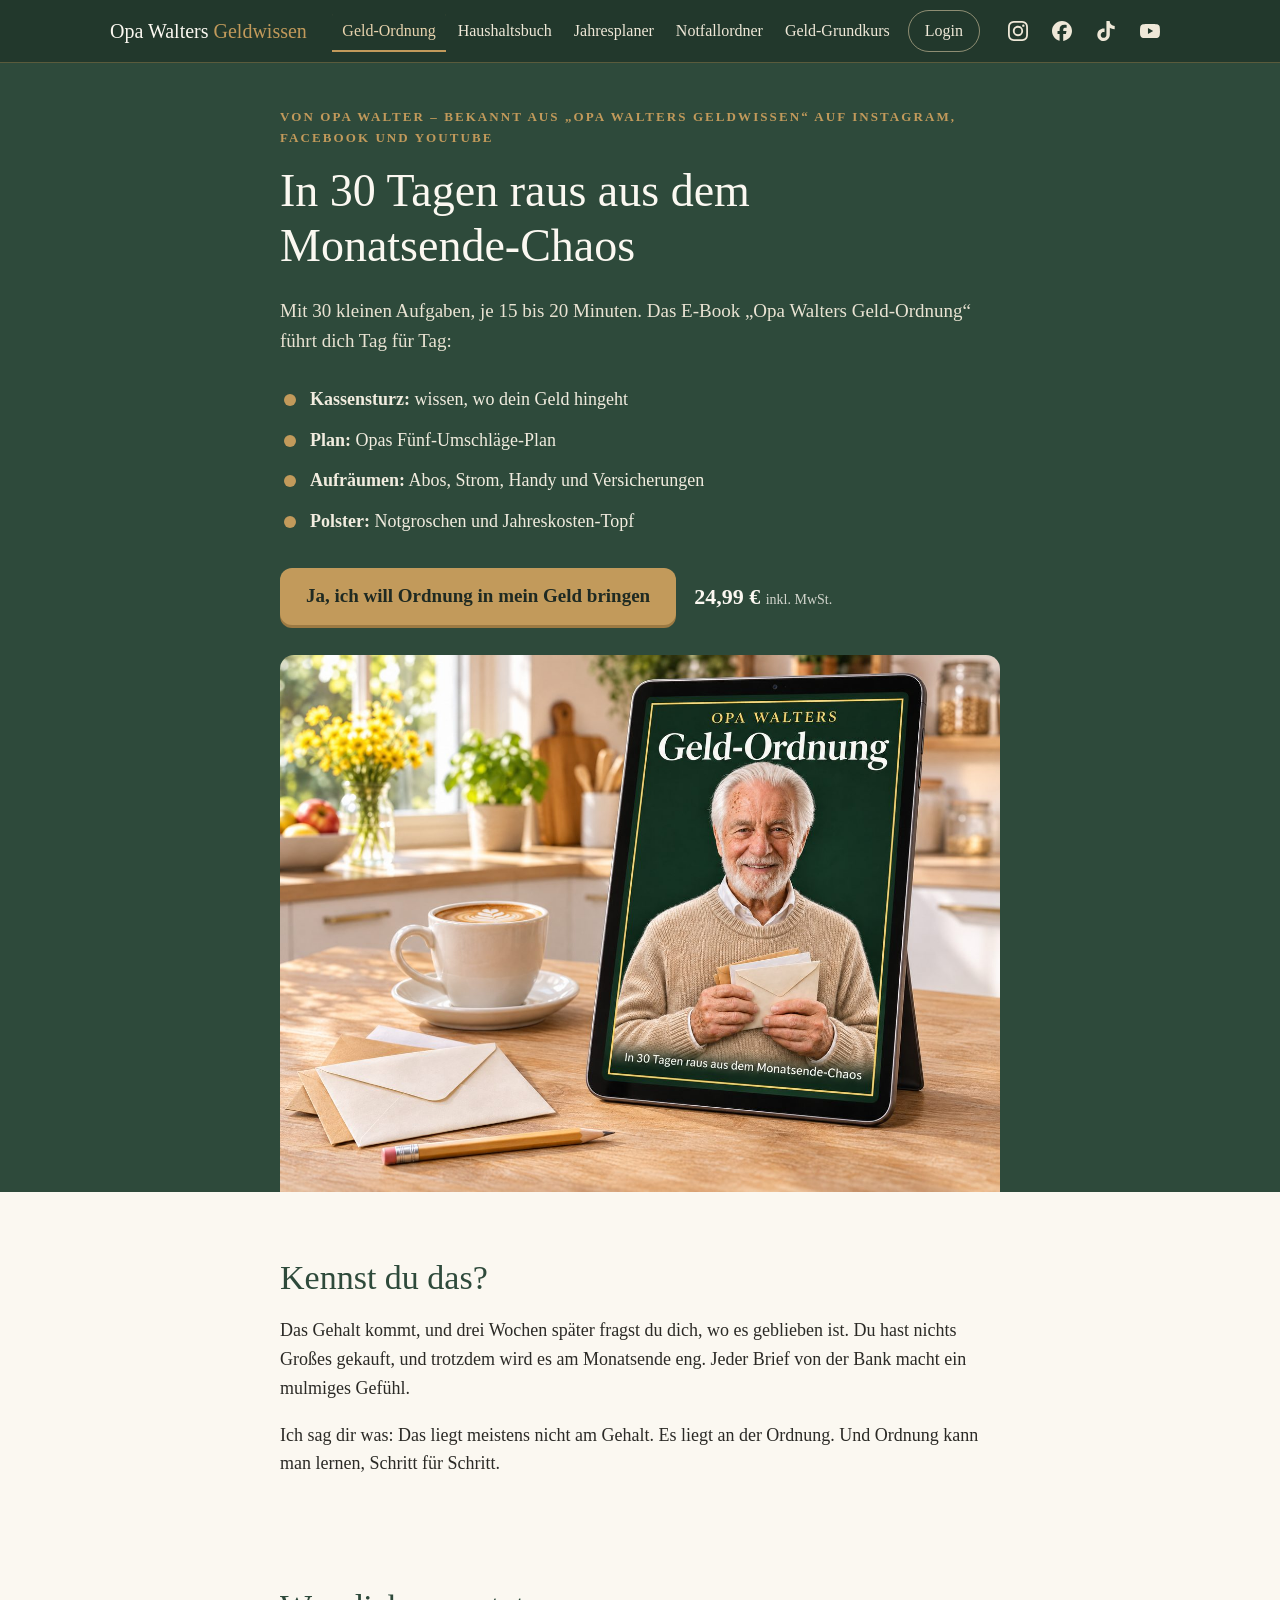
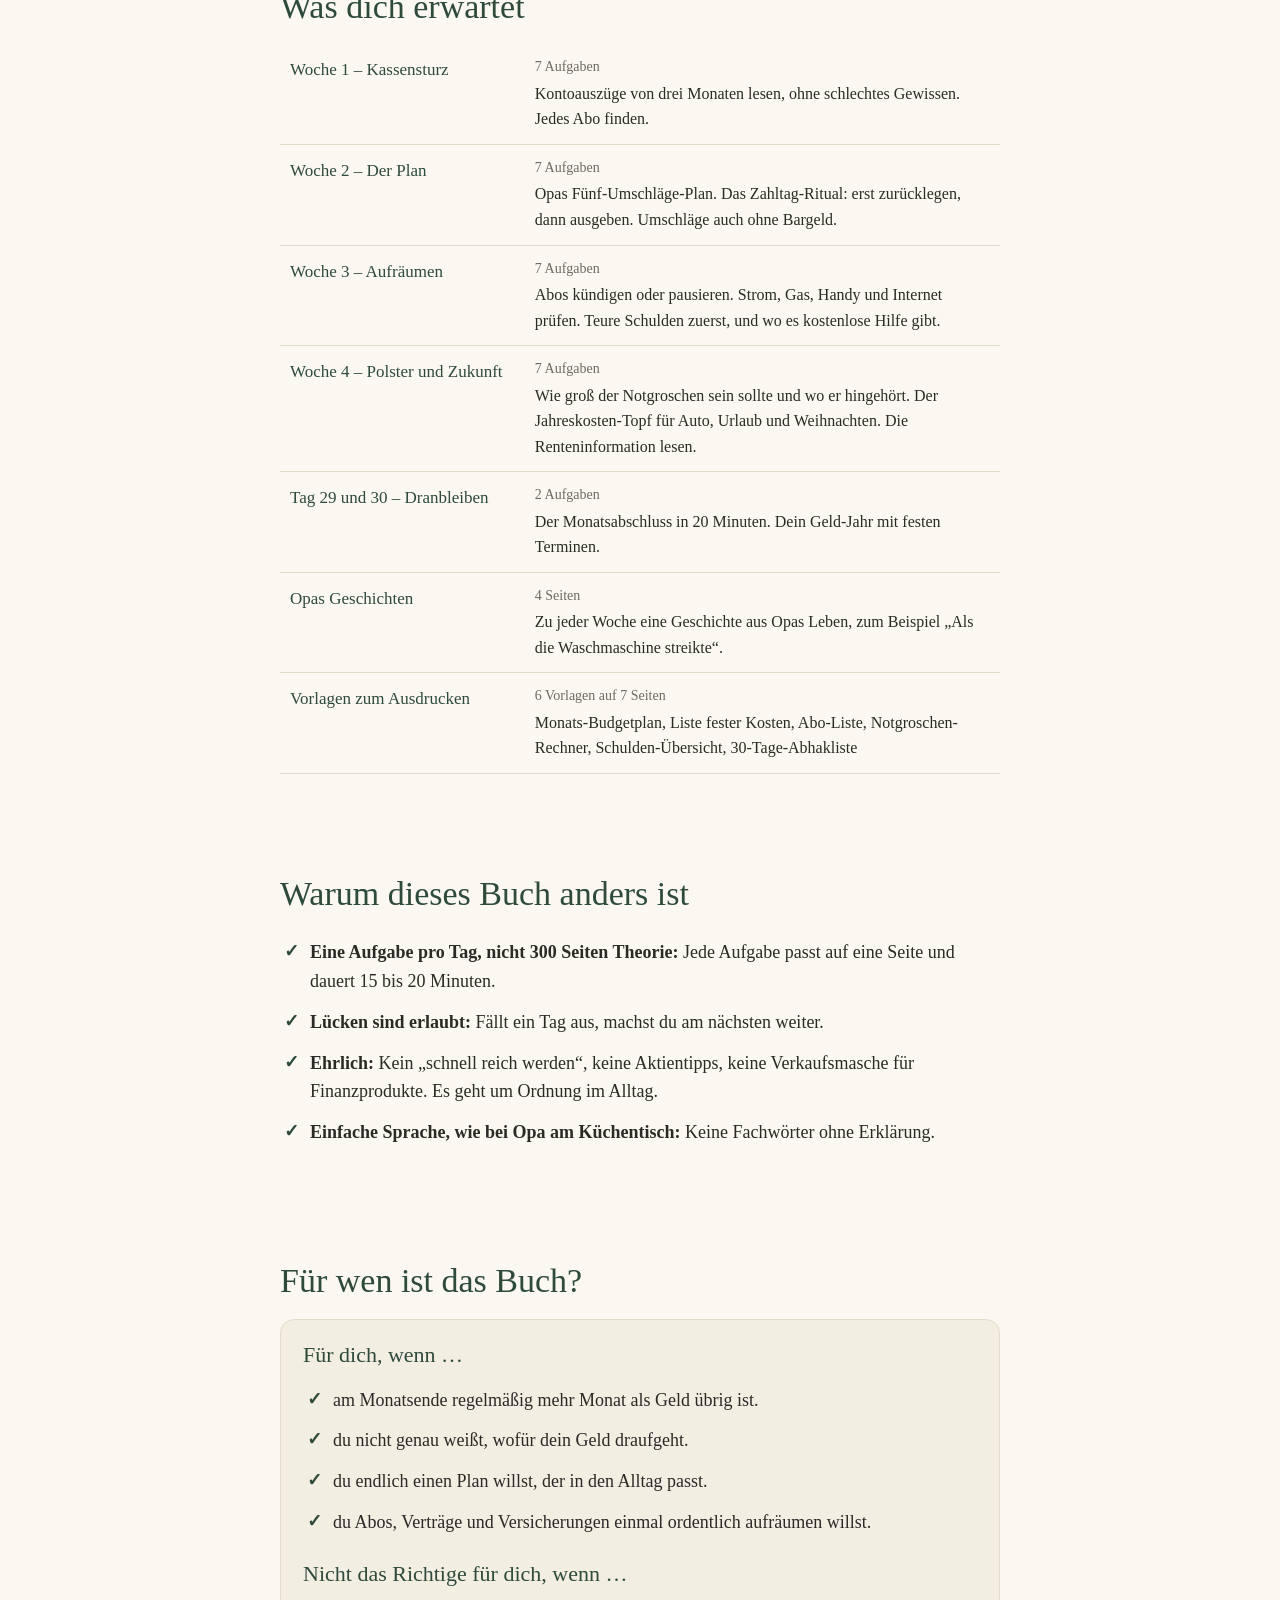
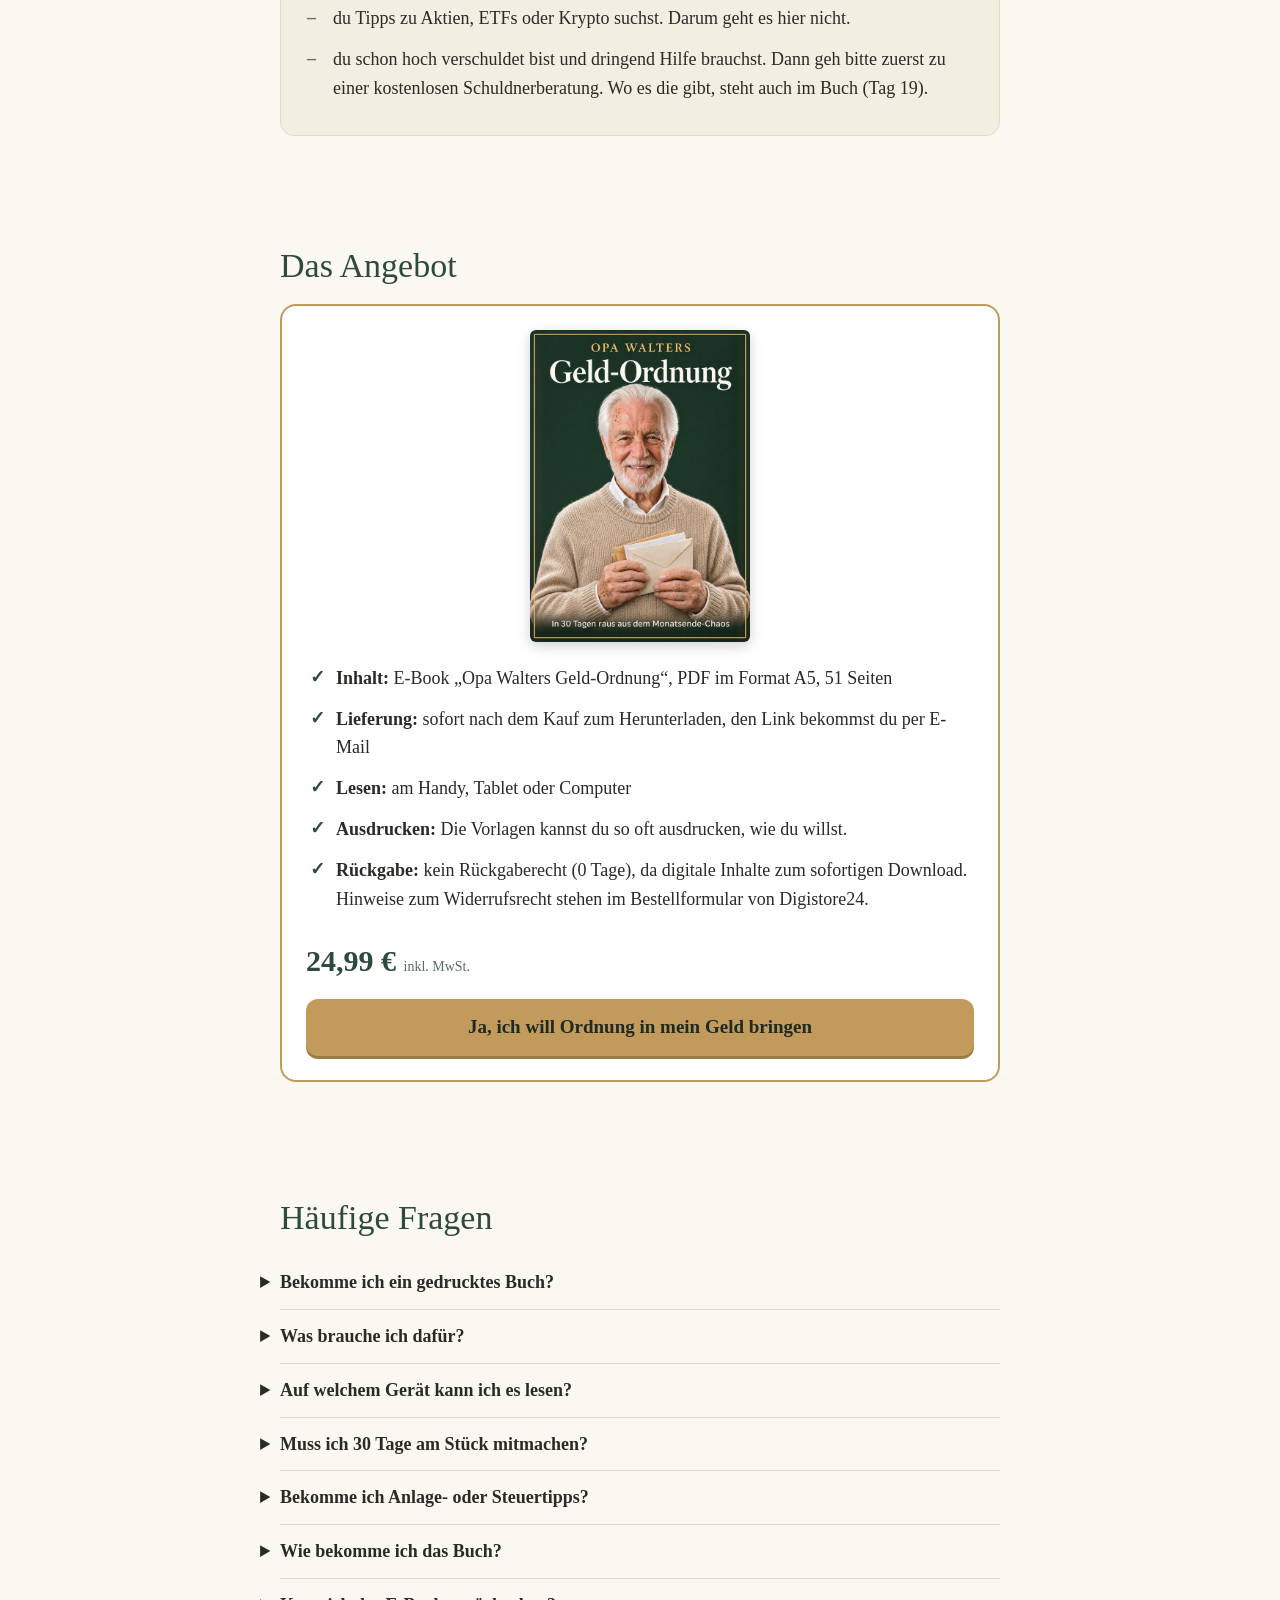
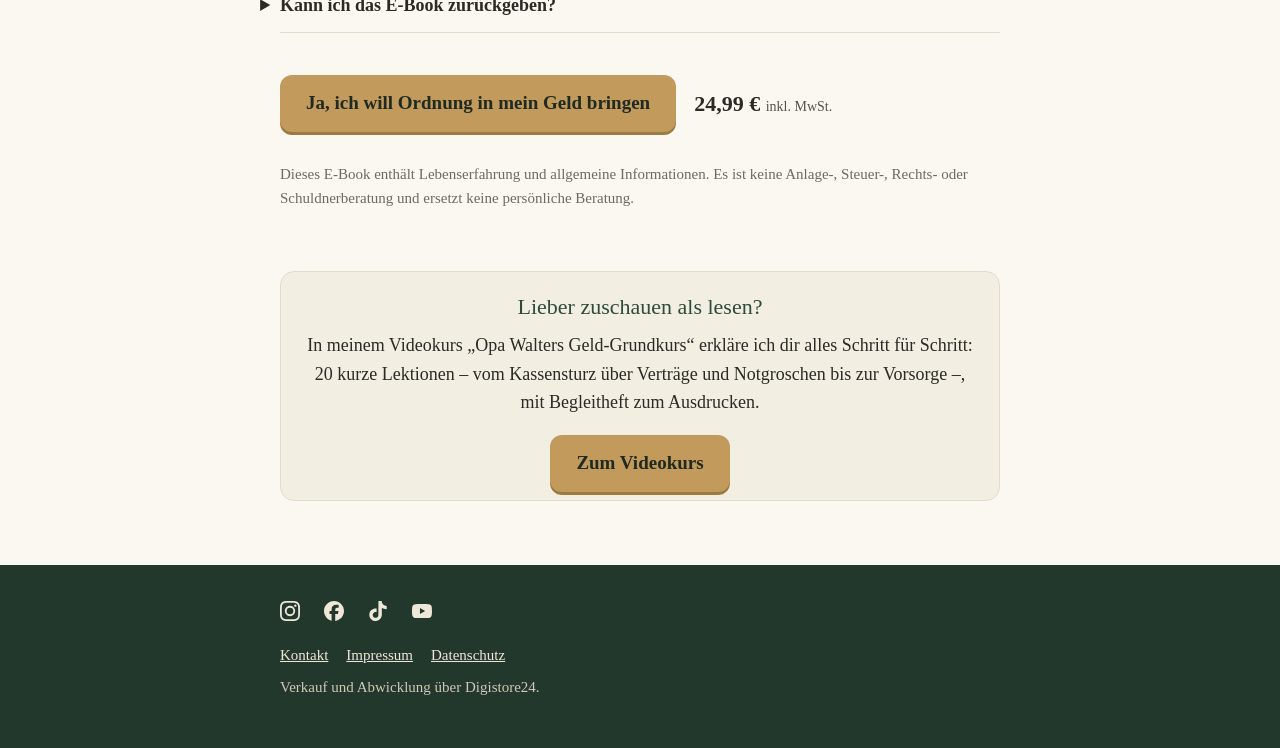
==== commit f0675f27: "Add files via upload" ====
--- a/index.html
+++ b/index.html
@@ -135,6 +135,16 @@
   <p class="hinweis">Dieses E-Book enthält Lebenserfahrung und allgemeine Informationen. Es ist keine Anlage-, Steuer-, Rechts- oder Schuldnerberatung und ersetzt keine persönliche Beratung.</p>
 </section>
 
+<!-- KURS-HINWEIS:START -->
+<section>
+  <div class="kasten" style="text-align:center">
+    <h3 style="margin-top:0">Lieber zuschauen als lesen?</h3>
+    <p>In meinem Videokurs „Opa Walters Geld-Grundkurs“ erkläre ich dir alles Schritt für Schritt: 20 kurze Lektionen – vom Kassensturz über Verträge und Notgroschen bis zur Vorsorge –, mit Begleitheft zum Ausdrucken.</p>
+    <a class="knopf" href="grundkurs.html">Zum Videokurs</a>
+  </div>
+</section>
+<!-- KURS-HINWEIS:END -->
+
 </main>
 
 <footer class="fuss">
